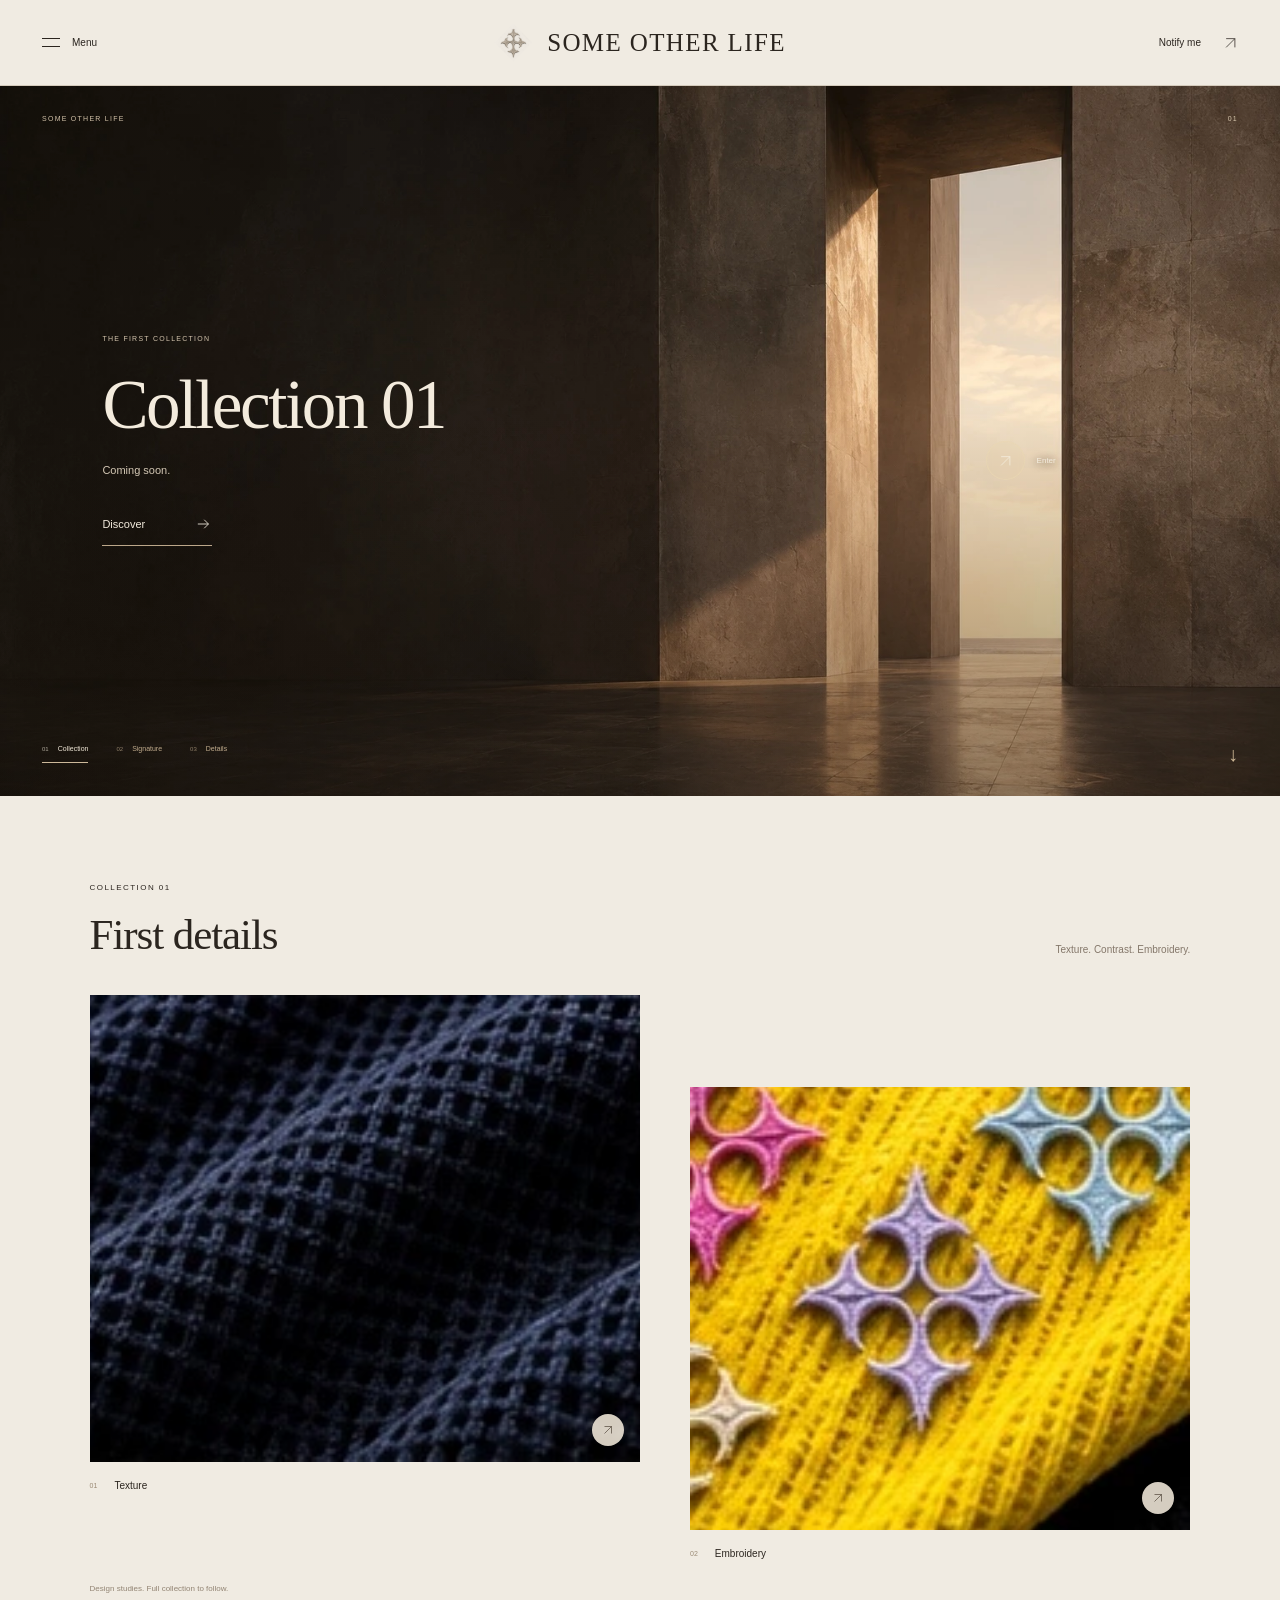
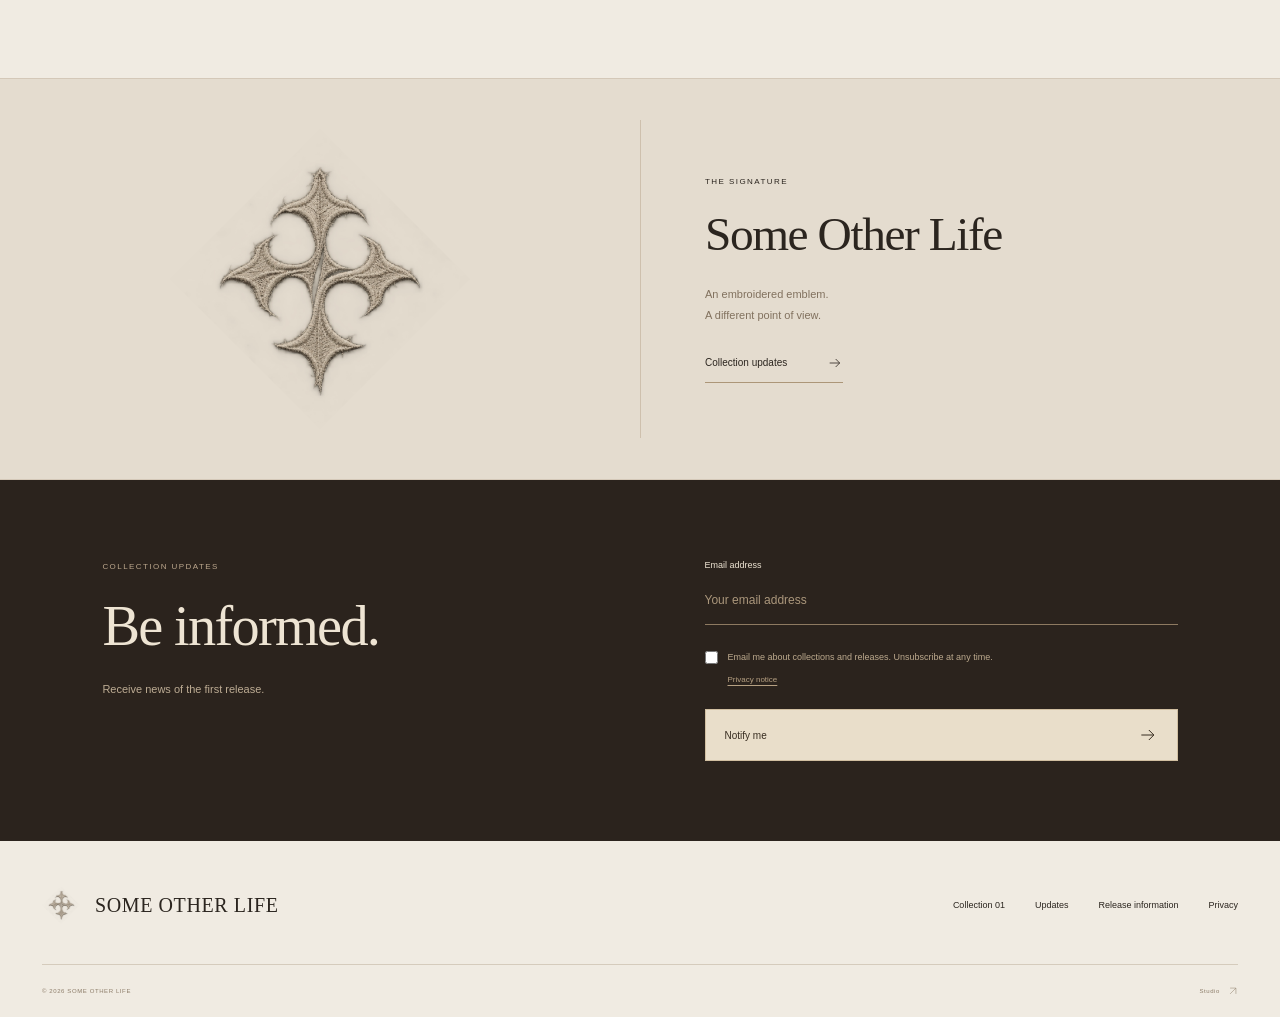
==== privacy-request/index.html @ a3f9a51a "Transfer original SOME OTHER LIFE site with unchanged design and existing signup backend" ====
<!doctype html>
<html lang="en"><head><meta charset="UTF-8"/><meta name="viewport" content="width=device-width,initial-scale=1.0"/><title>SOME OTHER LIFE — Collection 01</title><meta name="description" content="Some Other Life. Collection 01. Discover the first details and receive release updates."/><link rel="canonical" href="https://someotherlife.studio/privacy-request"/><link rel="icon" href="/favicon.png"/><meta property="og:title" content="SOME OTHER LIFE — Collection 01"/><meta property="og:description" content="Collection 01. Coming soon."/><meta property="og:image" content="https://someotherlife.studio/assets/social.jpg"/><meta property="og:type" content="website"/><meta name="twitter:card" content="summary_large_image"/>  <script type="module" crossorigin src="/assets/index-BFsKJtsz.js"></script>
  <link rel="stylesheet" crossorigin href="/assets/index-C6NfHuGp.css">
</head><body class="antialiased"><div id="root"><main class="studio-page"><a href="/">← Some Other Life</a><p class="eyebrow">YOUR DETAILS</p><h1>Leave the release list.</h1><p>Enter the email address you registered with to ask the studio to remove your release-list registration.</p><form class="release-form" style="max-width:450px"><label for="privacy-email" class="field-label">Email address</label><input id="privacy-email" type="email" required="" maxLength="254" autoComplete="email" name="email"/><div class="bot-field" aria-hidden="true"><input tabindex="-1" autoComplete="off" name="website"/></div><button class="button button-dark" type="submit">Request removal</button></form><p><a href="/">Return to the collection</a></p></main></div></body></html>
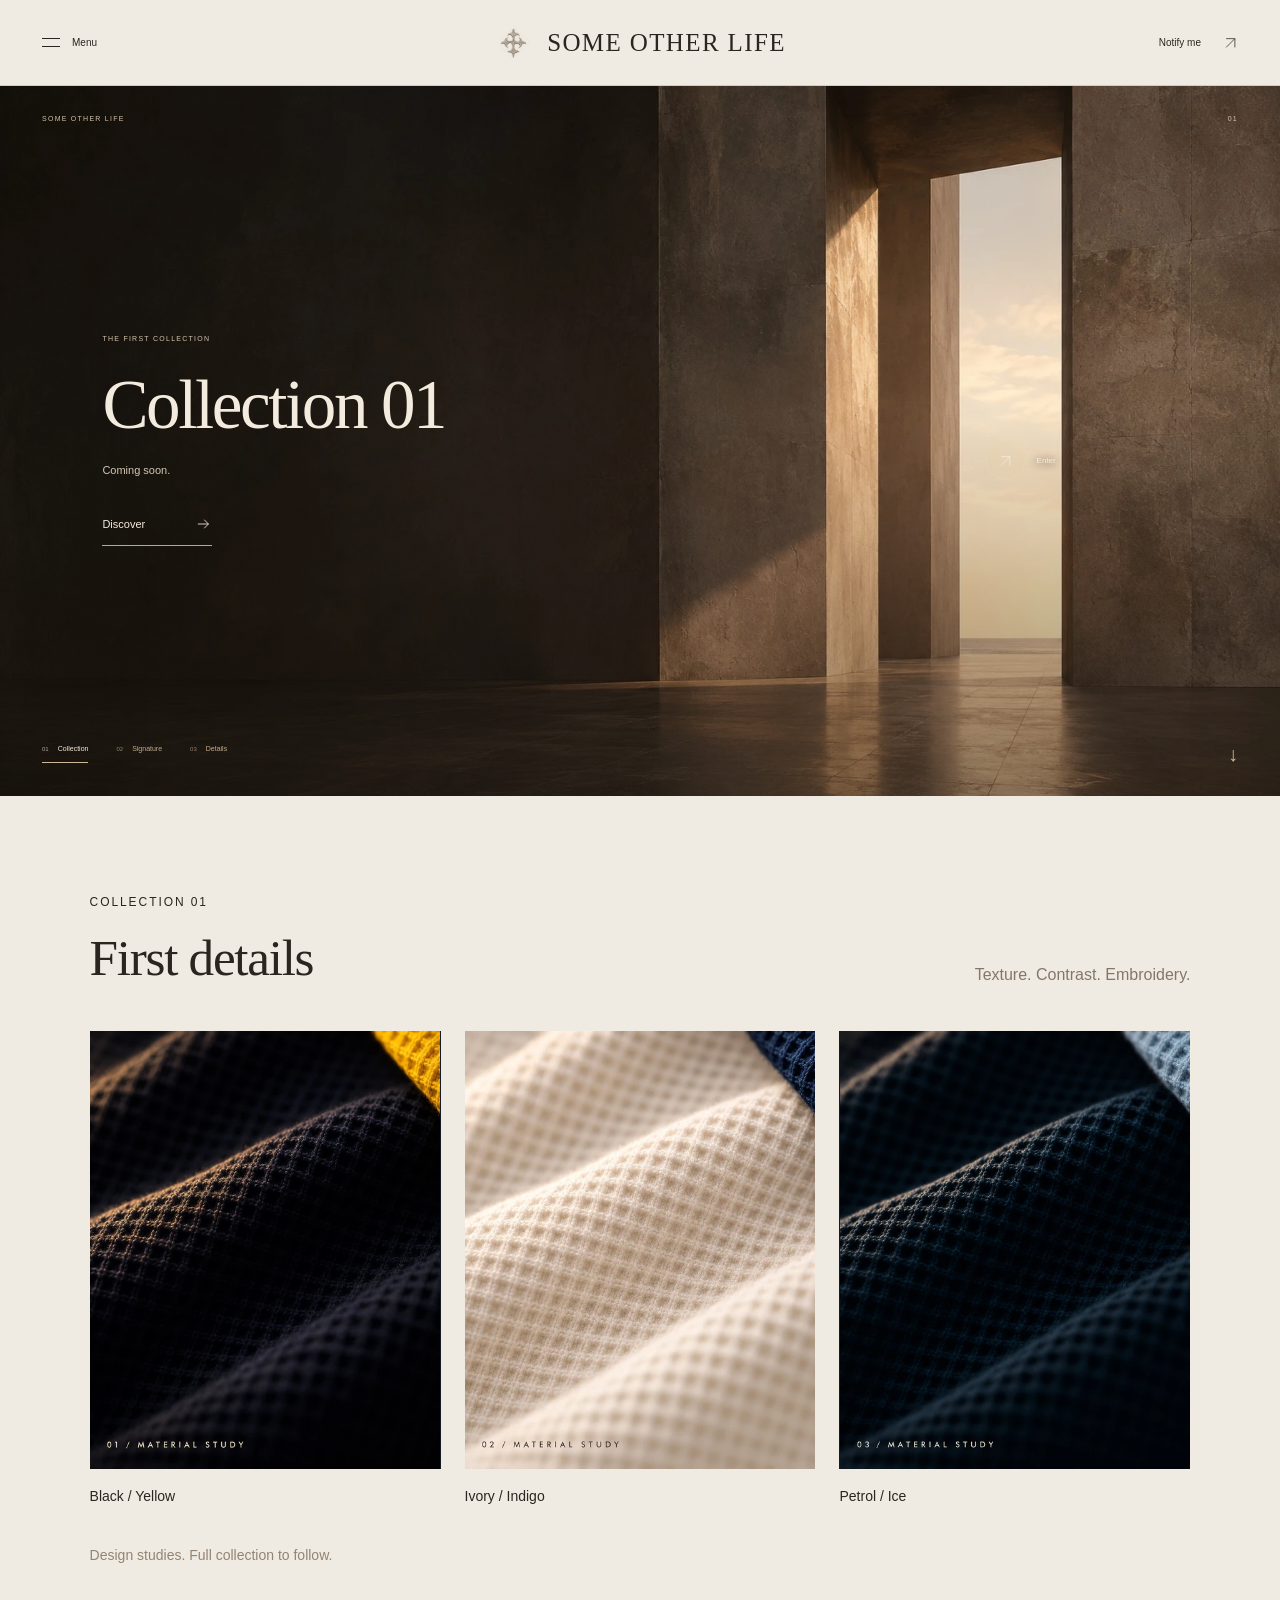
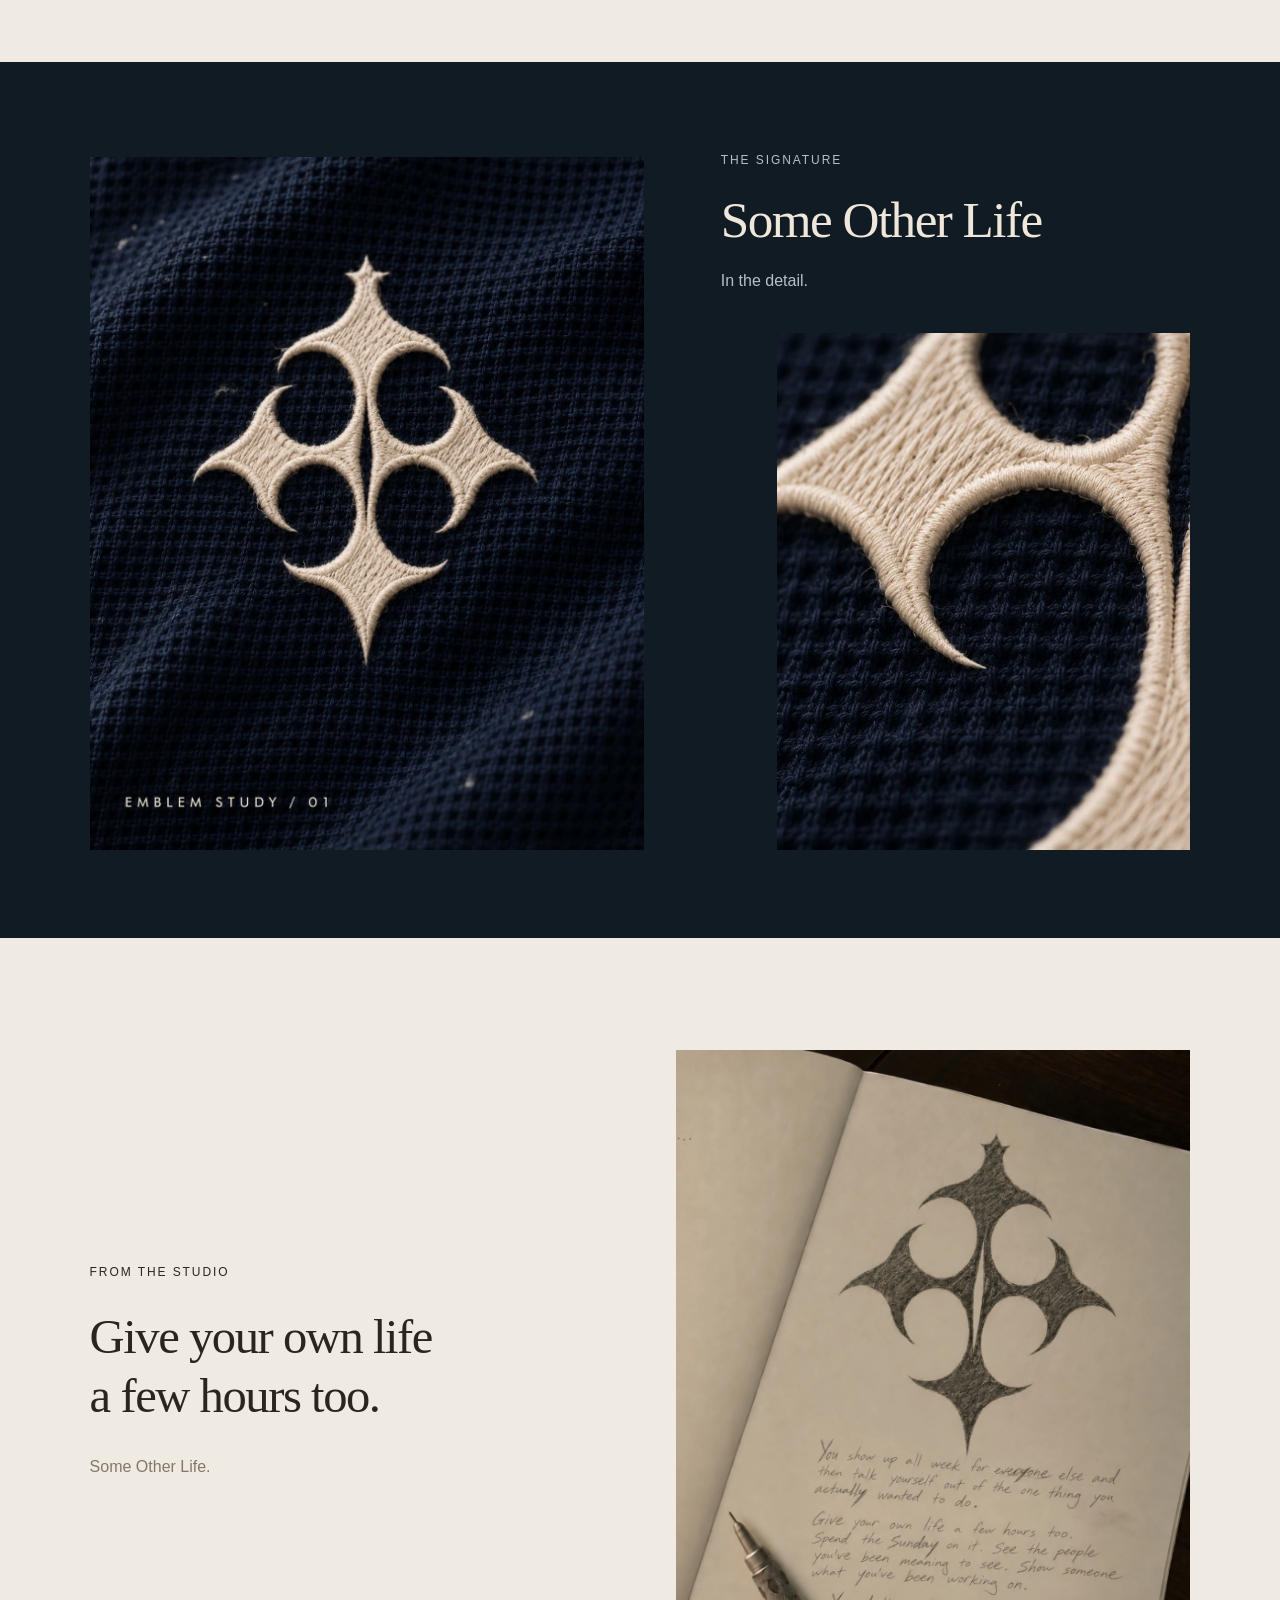
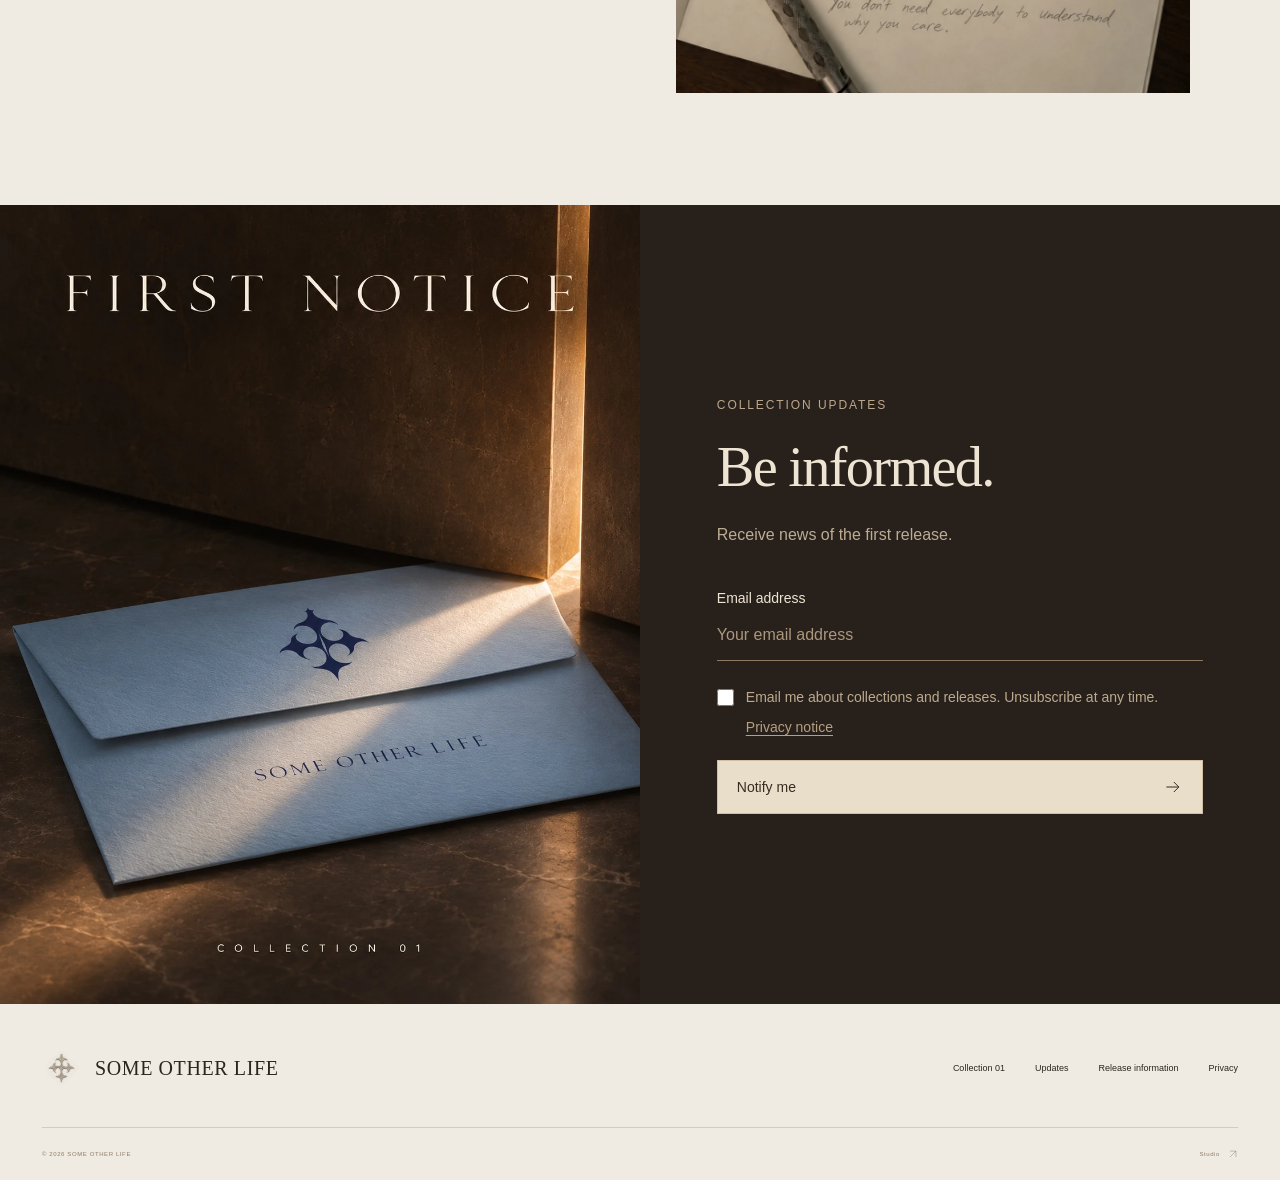
==== commit 077a34bb: "Build Collection 01 editorial with supplied material, emblem and studio images" ====
--- a/privacy-request/index.html
+++ b/privacy-request/index.html
@@ -1,4 +1,4 @@
 <!doctype html>
-<html lang="en"><head><meta charset="UTF-8"/><meta name="viewport" content="width=device-width,initial-scale=1.0"/><title>SOME OTHER LIFE — Collection 01</title><meta name="description" content="Some Other Life. Collection 01. Discover the first details and receive release updates."/><link rel="canonical" href="https://someotherlife.studio/privacy-request"/><link rel="icon" href="/favicon.png"/><meta property="og:title" content="SOME OTHER LIFE — Collection 01"/><meta property="og:description" content="Collection 01. Coming soon."/><meta property="og:image" content="https://someotherlife.studio/assets/social.jpg"/><meta property="og:type" content="website"/><meta name="twitter:card" content="summary_large_image"/>  <script type="module" crossorigin src="/assets/index-BFsKJtsz.js"></script>
-  <link rel="stylesheet" crossorigin href="/assets/index-C6NfHuGp.css">
+<html lang="en"><head><meta charset="UTF-8"/><meta name="viewport" content="width=device-width,initial-scale=1.0"/><title>SOME OTHER LIFE — Collection 01</title><meta name="description" content="Some Other Life. Collection 01. Discover the first details and receive release updates."/><link rel="canonical" href="https://someotherlife.studio/privacy-request"/><link rel="icon" href="/favicon.png"/><meta property="og:title" content="SOME OTHER LIFE — Collection 01"/><meta property="og:description" content="Collection 01. Coming soon."/><meta property="og:image" content="https://someotherlife.studio/assets/social.jpg"/><meta property="og:type" content="website"/><meta name="twitter:card" content="summary_large_image"/>  <script type="module" crossorigin src="/assets/index-BD-KLmIc.js"></script>
+  <link rel="stylesheet" crossorigin href="/assets/index-C-adaujY.css">
 </head><body class="antialiased"><div id="root"><main class="studio-page"><a href="/">← Some Other Life</a><p class="eyebrow">YOUR DETAILS</p><h1>Leave the release list.</h1><p>Enter the email address you registered with to ask the studio to remove your release-list registration.</p><form class="release-form" style="max-width:450px"><label for="privacy-email" class="field-label">Email address</label><input id="privacy-email" type="email" required="" maxLength="254" autoComplete="email" name="email"/><div class="bot-field" aria-hidden="true"><input tabindex="-1" autoComplete="off" name="website"/></div><button class="button button-dark" type="submit">Request removal</button></form><p><a href="/">Return to the collection</a></p></main></div></body></html>
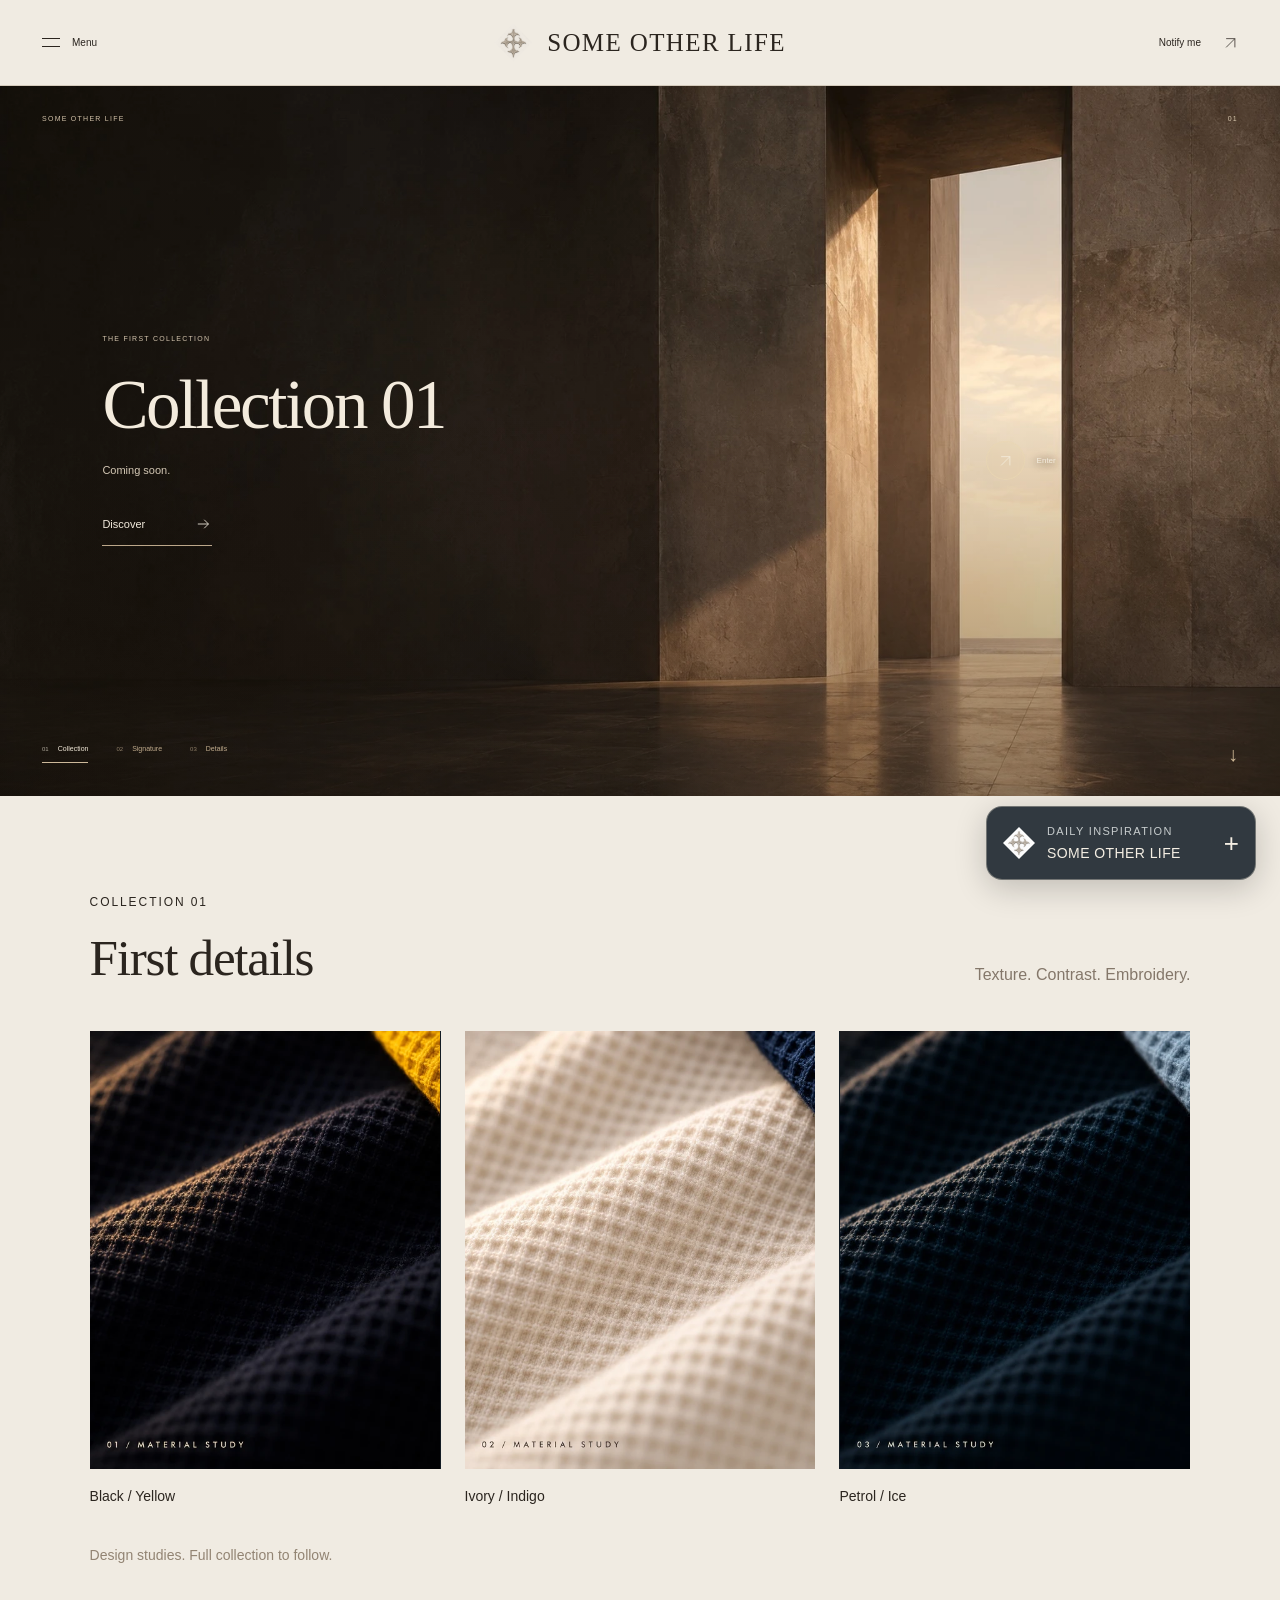
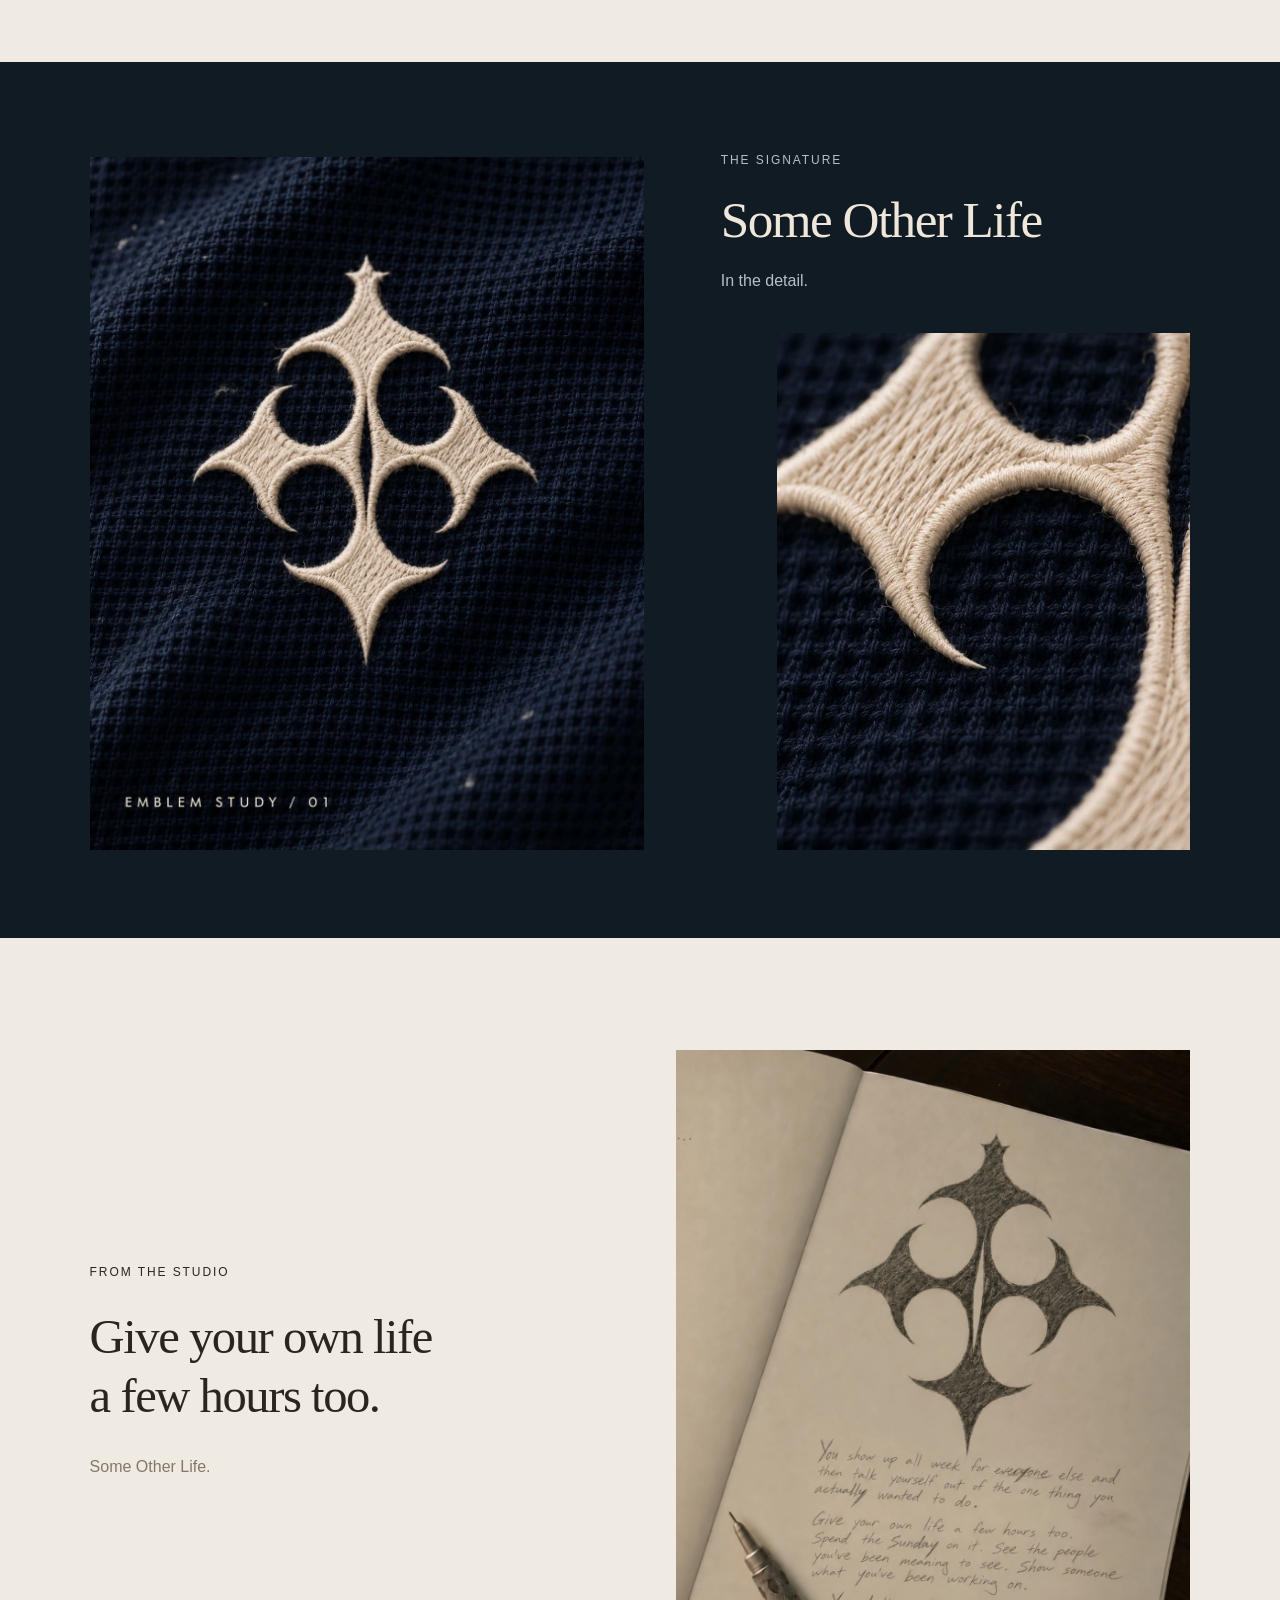
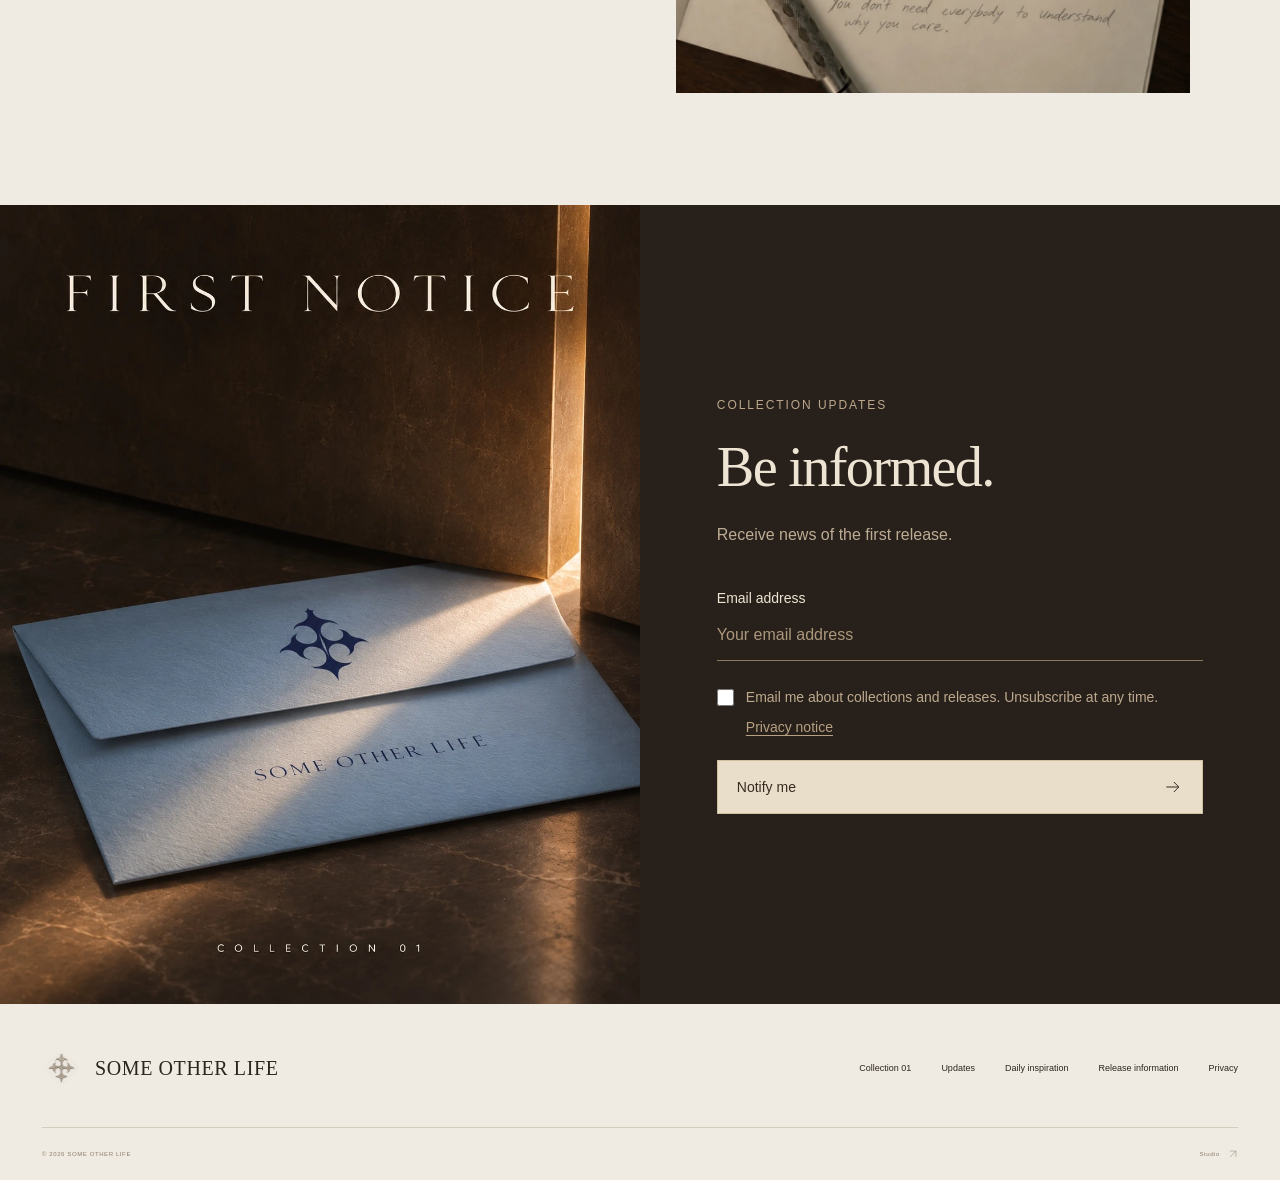
==== commit 871462a7: "Add daily inspiration bubble with Queensland midnight rotation" ====
--- a/privacy-request/index.html
+++ b/privacy-request/index.html
@@ -1,4 +1,4 @@
 <!doctype html>
-<html lang="en"><head><meta charset="UTF-8"/><meta name="viewport" content="width=device-width,initial-scale=1.0"/><title>SOME OTHER LIFE — Collection 01</title><meta name="description" content="Some Other Life. Collection 01. Discover the first details and receive release updates."/><link rel="canonical" href="https://someotherlife.studio/privacy-request"/><link rel="icon" href="/favicon.png"/><meta property="og:title" content="SOME OTHER LIFE — Collection 01"/><meta property="og:description" content="Collection 01. Coming soon."/><meta property="og:image" content="https://someotherlife.studio/assets/social.jpg"/><meta property="og:type" content="website"/><meta name="twitter:card" content="summary_large_image"/>  <script type="module" crossorigin src="/assets/index-BD-KLmIc.js"></script>
-  <link rel="stylesheet" crossorigin href="/assets/index-C-adaujY.css">
+<html lang="en"><head><meta charset="UTF-8"/><meta name="viewport" content="width=device-width,initial-scale=1.0"/><title>SOME OTHER LIFE — Collection 01</title><meta name="description" content="Some Other Life. Collection 01. Discover the first details and receive release updates."/><link rel="canonical" href="https://someotherlife.studio/privacy-request"/><link rel="icon" href="/favicon.png"/><meta property="og:title" content="SOME OTHER LIFE — Collection 01"/><meta property="og:description" content="Collection 01. Coming soon."/><meta property="og:image" content="https://someotherlife.studio/assets/social.jpg"/><meta property="og:type" content="website"/><meta name="twitter:card" content="summary_large_image"/>  <script type="module" crossorigin src="/assets/index-fAC6rTA0.js"></script>
+  <link rel="stylesheet" crossorigin href="/assets/index-BN_wIaQn.css">
 </head><body class="antialiased"><div id="root"><main class="studio-page"><a href="/">← Some Other Life</a><p class="eyebrow">YOUR DETAILS</p><h1>Leave the release list.</h1><p>Enter the email address you registered with to ask the studio to remove your release-list registration.</p><form class="release-form" style="max-width:450px"><label for="privacy-email" class="field-label">Email address</label><input id="privacy-email" type="email" required="" maxLength="254" autoComplete="email" name="email"/><div class="bot-field" aria-hidden="true"><input tabindex="-1" autoComplete="off" name="website"/></div><button class="button button-dark" type="submit">Request removal</button></form><p><a href="/">Return to the collection</a></p></main></div></body></html>
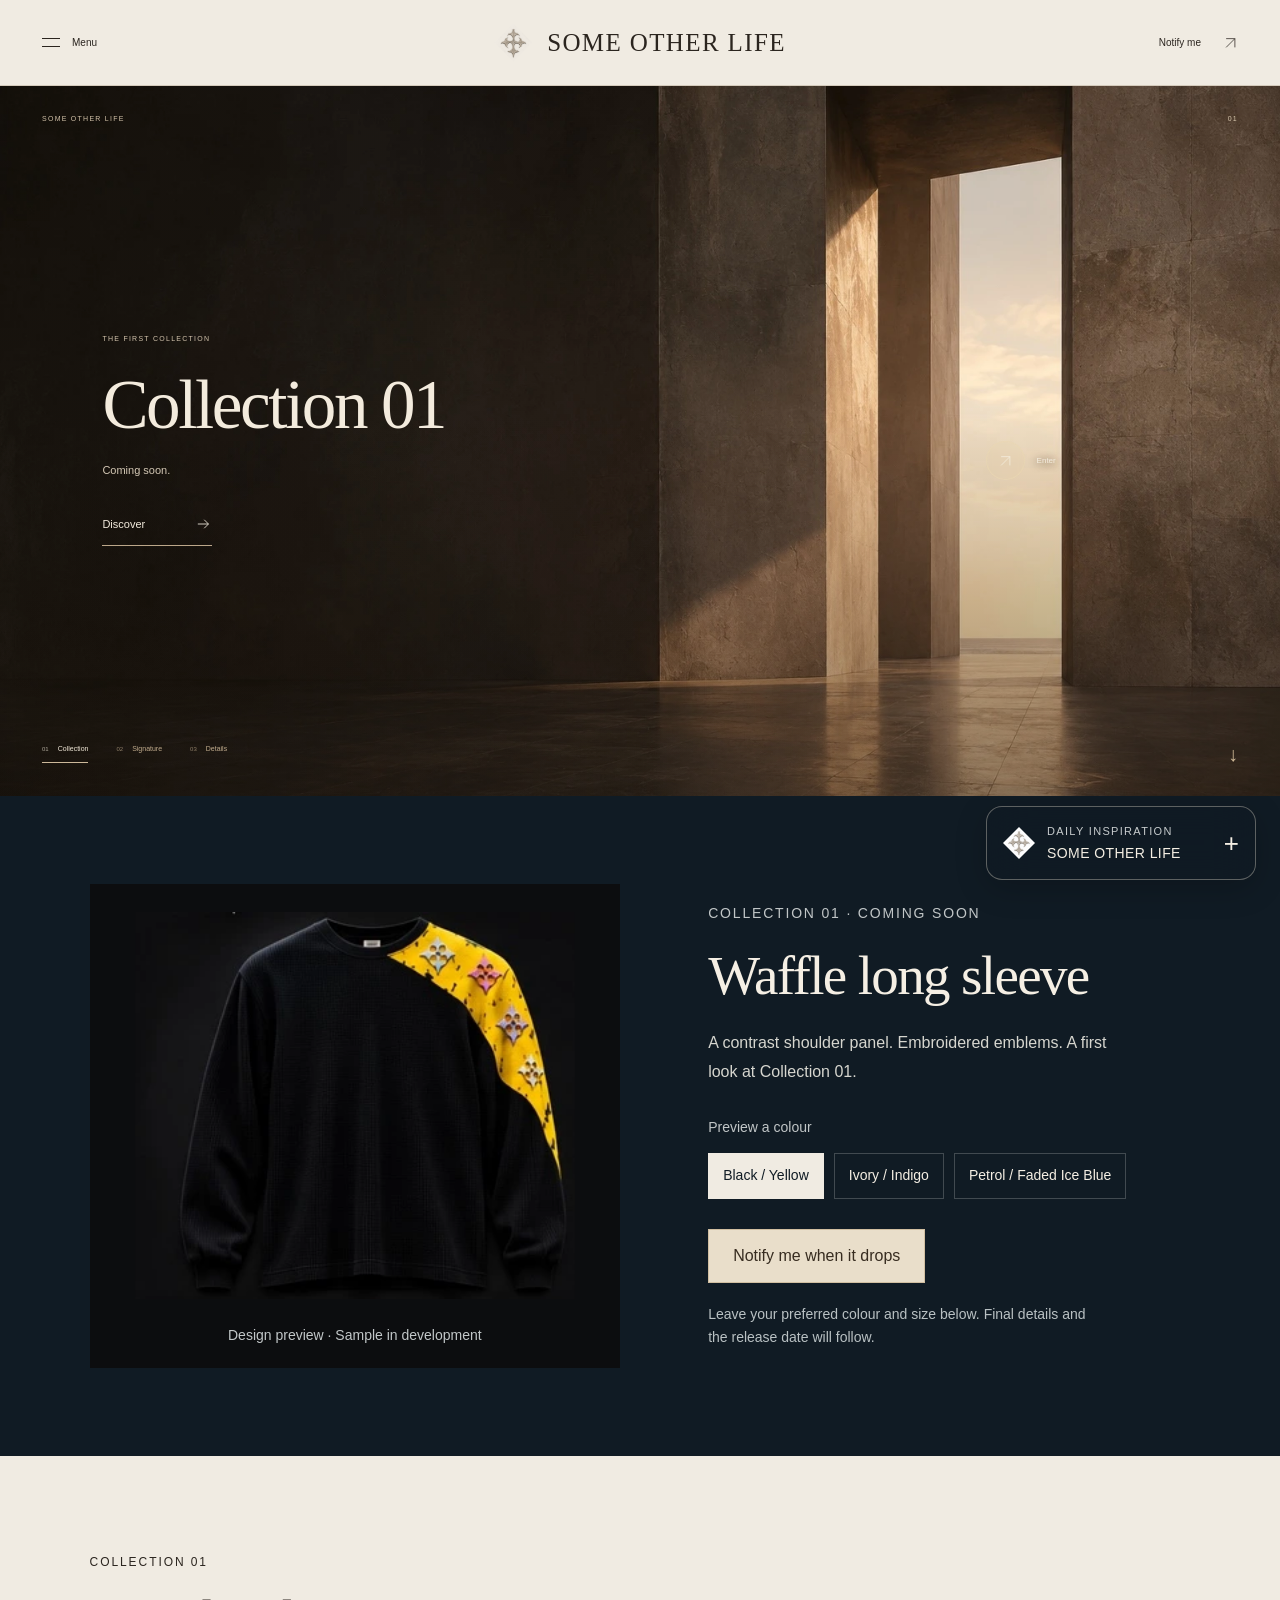
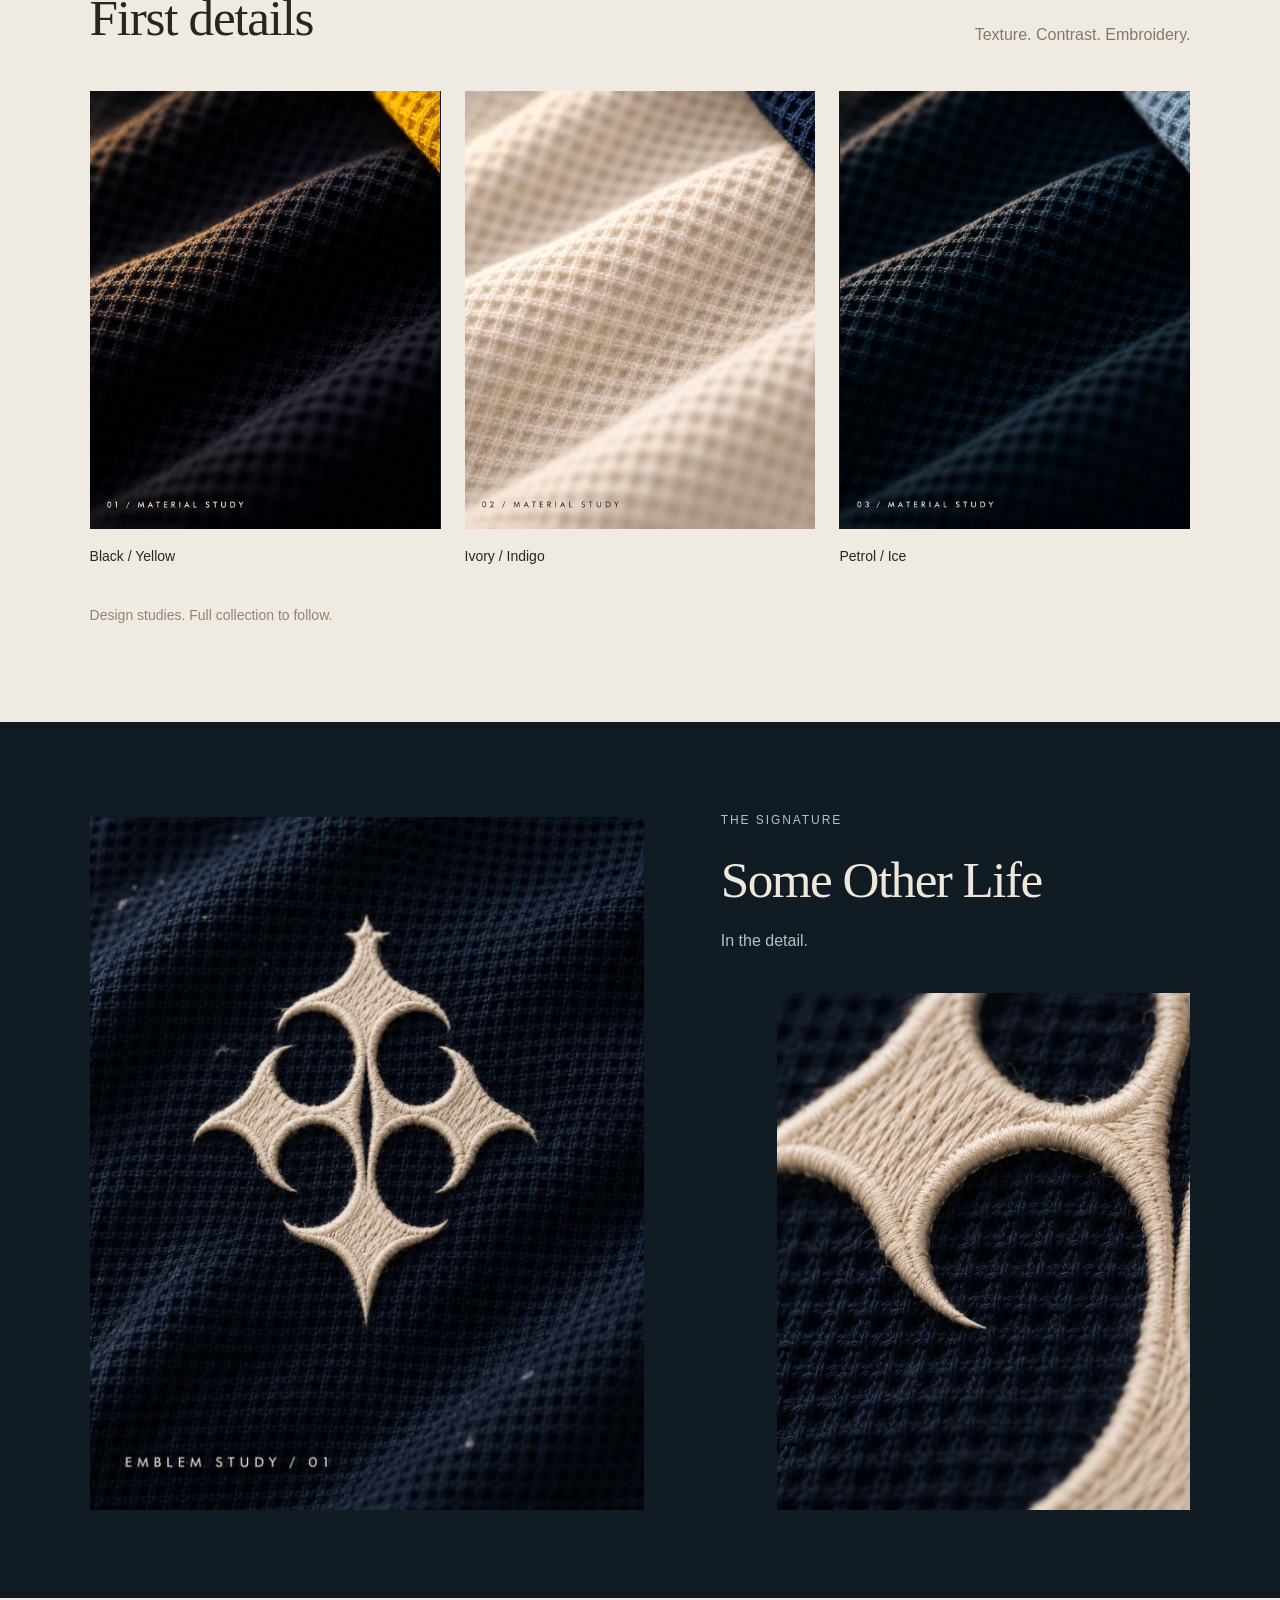
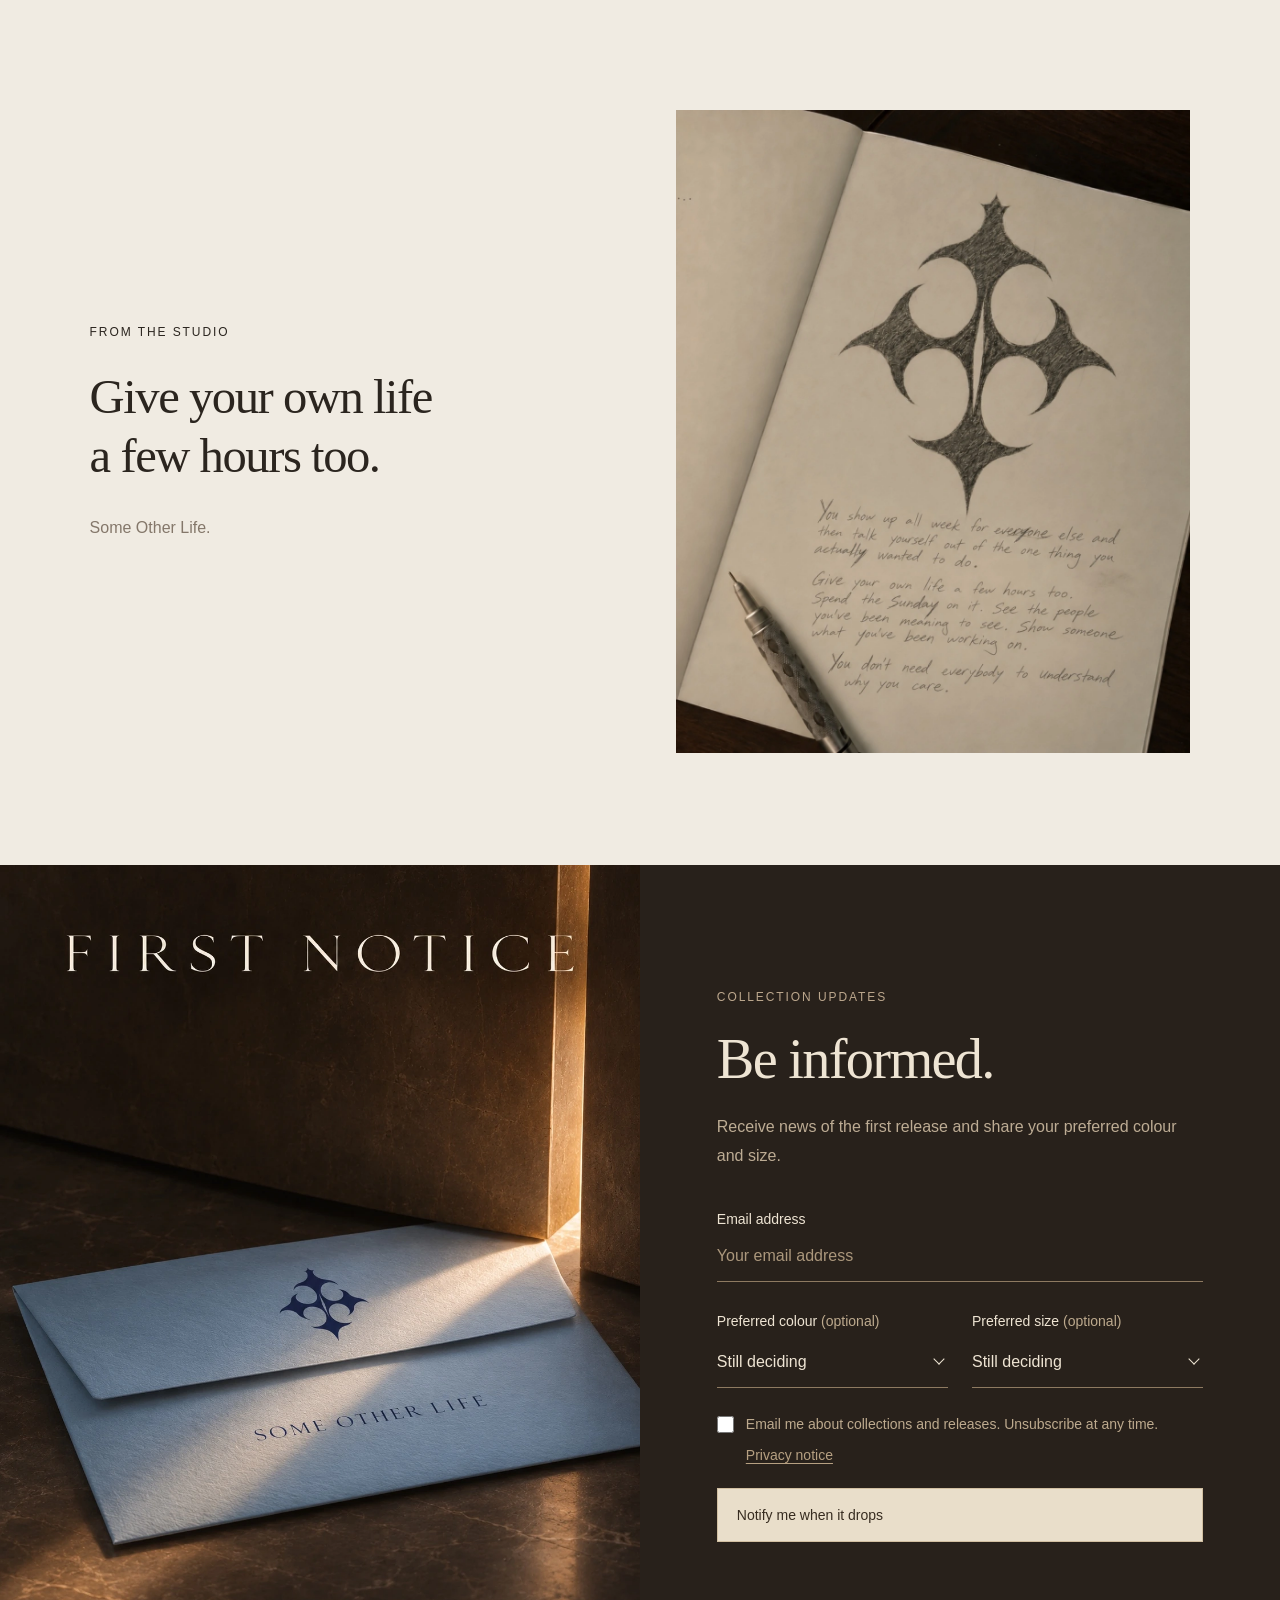
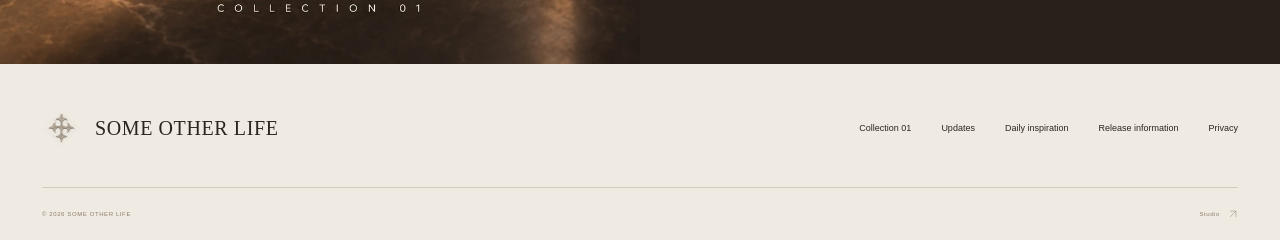
==== commit cfeedc05: "Preview Collection 01 shirts and collect colour and size preferences" ====
--- a/privacy-request/index.html
+++ b/privacy-request/index.html
@@ -1,4 +1,4 @@
 <!doctype html>
-<html lang="en"><head><meta charset="UTF-8"/><meta name="viewport" content="width=device-width,initial-scale=1.0"/><title>SOME OTHER LIFE — Collection 01</title><meta name="description" content="Some Other Life. Collection 01. Discover the first details and receive release updates."/><link rel="canonical" href="https://someotherlife.studio/privacy-request"/><link rel="icon" href="/favicon.png"/><meta property="og:title" content="SOME OTHER LIFE — Collection 01"/><meta property="og:description" content="Collection 01. Coming soon."/><meta property="og:image" content="https://someotherlife.studio/assets/social.jpg"/><meta property="og:type" content="website"/><meta name="twitter:card" content="summary_large_image"/>  <script type="module" crossorigin src="/assets/index-fAC6rTA0.js"></script>
-  <link rel="stylesheet" crossorigin href="/assets/index-BN_wIaQn.css">
+<html lang="en"><head><meta charset="UTF-8"/><meta name="viewport" content="width=device-width,initial-scale=1.0"/><title>SOME OTHER LIFE — Collection 01</title><meta name="description" content="Some Other Life. Collection 01. Discover the first details and receive release updates."/><link rel="canonical" href="https://someotherlife.studio/privacy-request"/><link rel="icon" href="/favicon.png"/><meta property="og:title" content="SOME OTHER LIFE — Collection 01"/><meta property="og:description" content="Collection 01. Coming soon."/><meta property="og:image" content="https://someotherlife.studio/assets/social.jpg"/><meta property="og:type" content="website"/><meta name="twitter:card" content="summary_large_image"/>  <script type="module" crossorigin src="/assets/index-iYUOklMi.js"></script>
+  <link rel="stylesheet" crossorigin href="/assets/index-BgvPL5pN.css">
 </head><body class="antialiased"><div id="root"><main class="studio-page"><a href="/">← Some Other Life</a><p class="eyebrow">YOUR DETAILS</p><h1>Leave the release list.</h1><p>Enter the email address you registered with to ask the studio to remove your release-list registration.</p><form class="release-form" style="max-width:450px"><label for="privacy-email" class="field-label">Email address</label><input id="privacy-email" type="email" required="" maxLength="254" autoComplete="email" name="email"/><div class="bot-field" aria-hidden="true"><input tabindex="-1" autoComplete="off" name="website"/></div><button class="button button-dark" type="submit">Request removal</button></form><p><a href="/">Return to the collection</a></p></main></div></body></html>
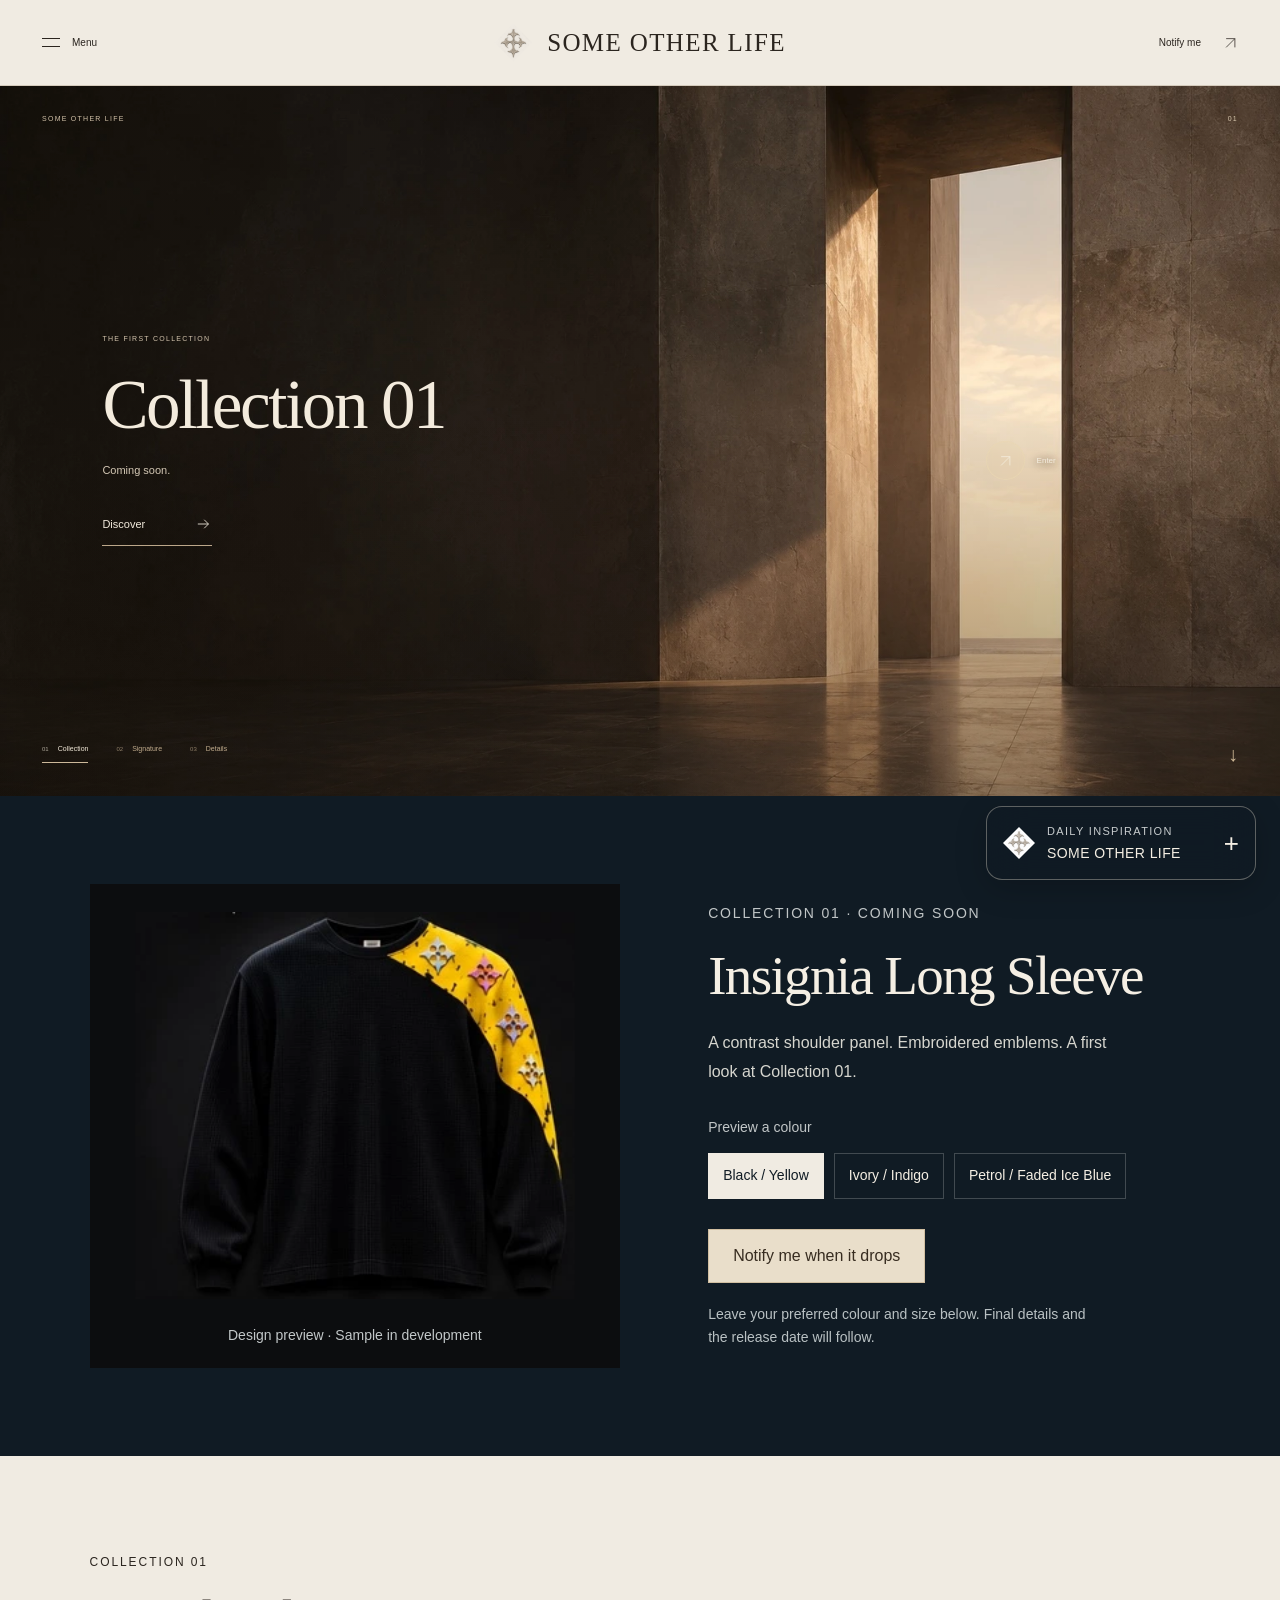
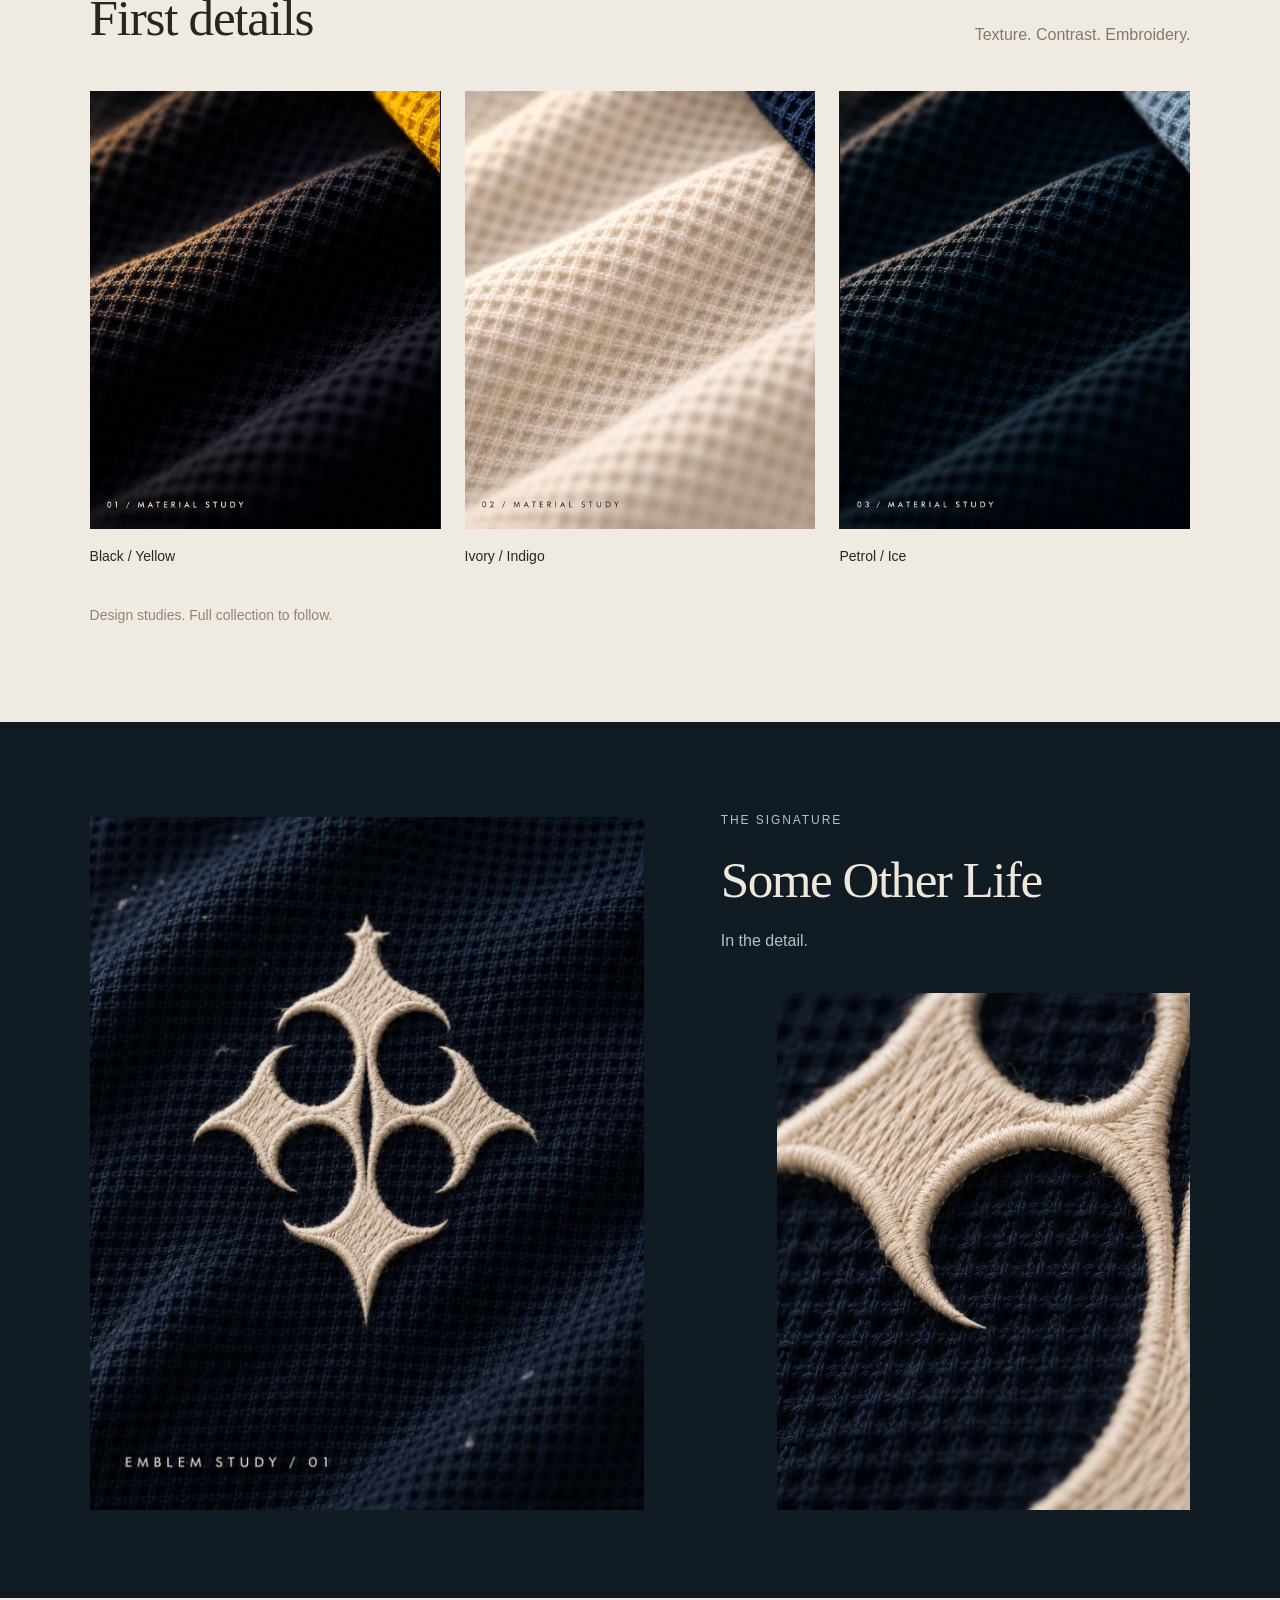
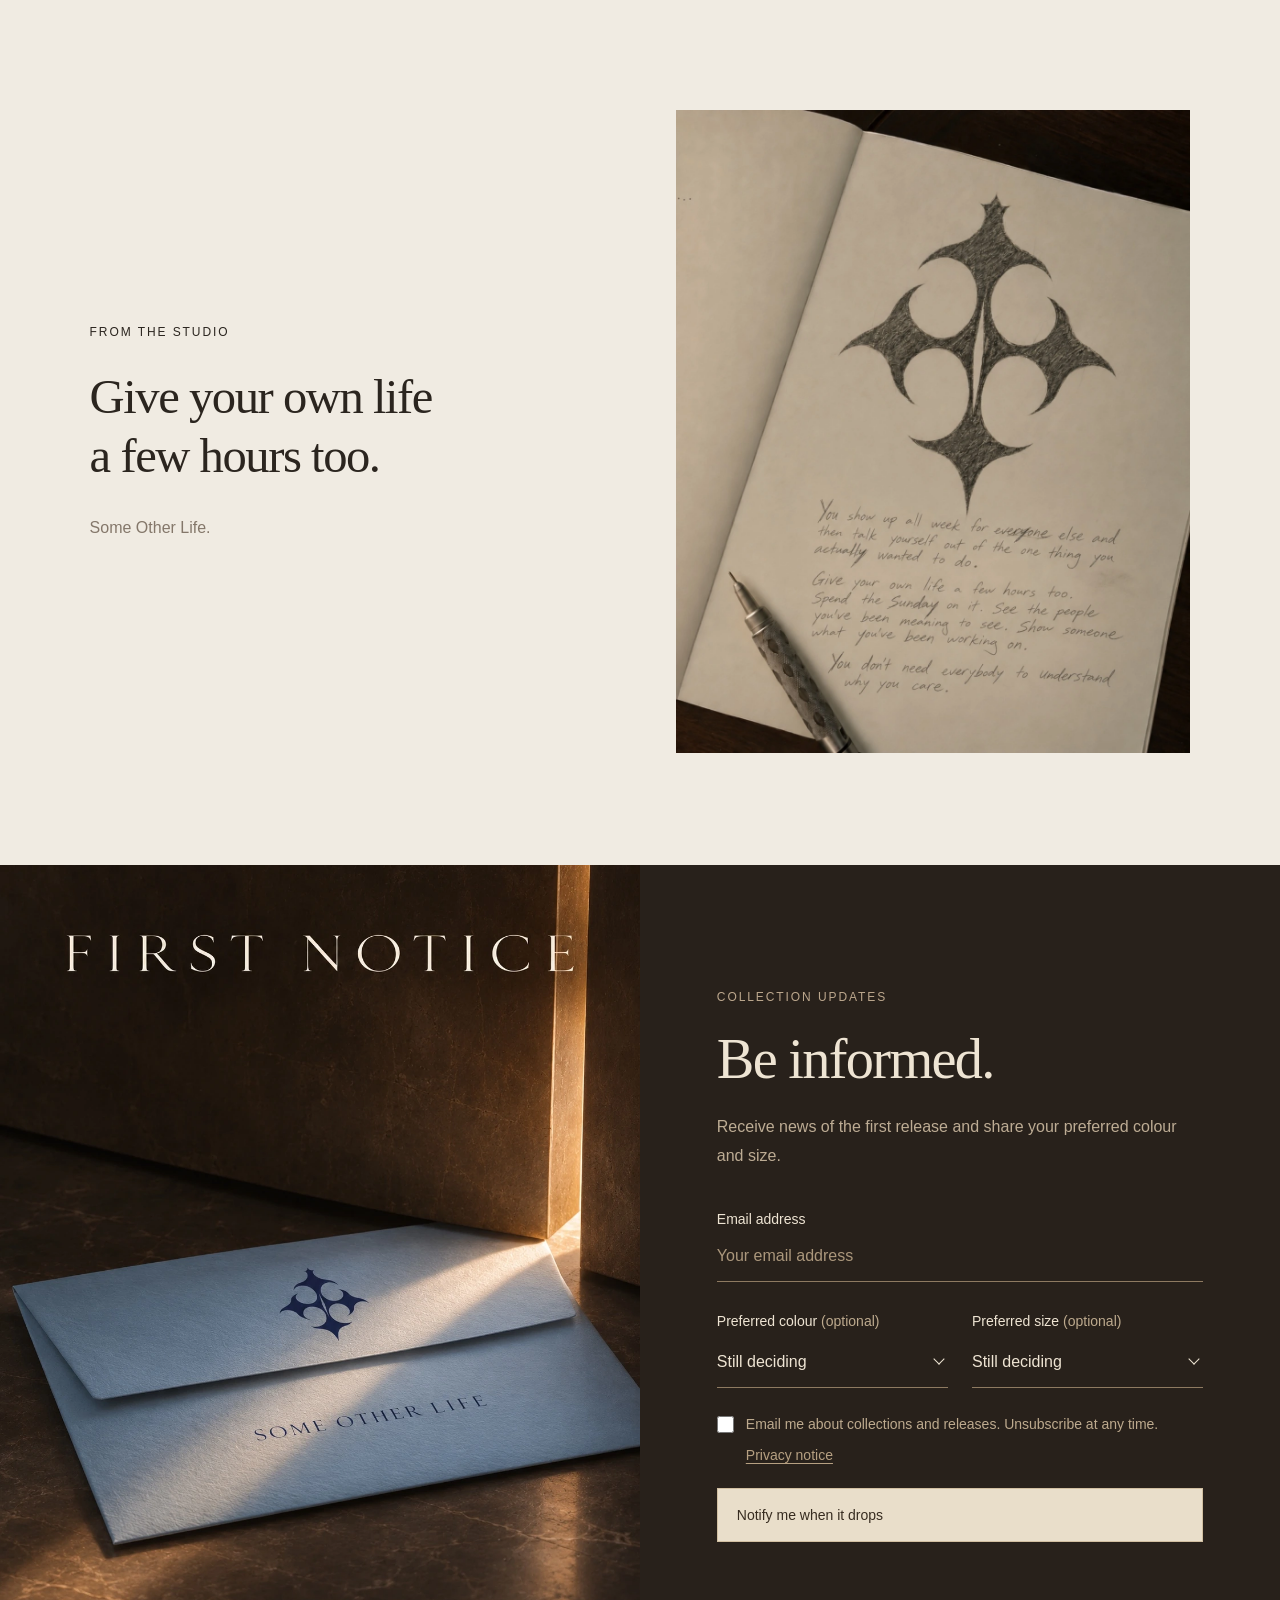
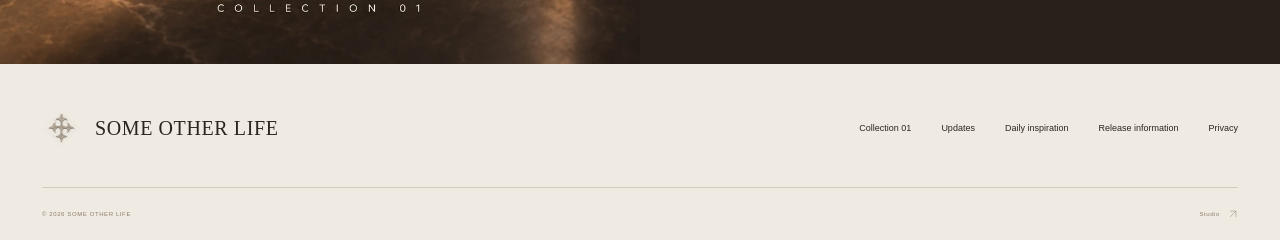
==== commit 0e6ae4fe: "Name Collection 01 preview Insignia Long Sleeve" ====
--- a/privacy-request/index.html
+++ b/privacy-request/index.html
@@ -1,4 +1,4 @@
 <!doctype html>
-<html lang="en"><head><meta charset="UTF-8"/><meta name="viewport" content="width=device-width,initial-scale=1.0"/><title>SOME OTHER LIFE — Collection 01</title><meta name="description" content="Some Other Life. Collection 01. Discover the first details and receive release updates."/><link rel="canonical" href="https://someotherlife.studio/privacy-request"/><link rel="icon" href="/favicon.png"/><meta property="og:title" content="SOME OTHER LIFE — Collection 01"/><meta property="og:description" content="Collection 01. Coming soon."/><meta property="og:image" content="https://someotherlife.studio/assets/social.jpg"/><meta property="og:type" content="website"/><meta name="twitter:card" content="summary_large_image"/>  <script type="module" crossorigin src="/assets/index-iYUOklMi.js"></script>
+<html lang="en"><head><meta charset="UTF-8"/><meta name="viewport" content="width=device-width,initial-scale=1.0"/><title>SOME OTHER LIFE — Collection 01</title><meta name="description" content="Some Other Life. Collection 01. Discover the first details and receive release updates."/><link rel="canonical" href="https://someotherlife.studio/privacy-request"/><link rel="icon" href="/favicon.png"/><meta property="og:title" content="SOME OTHER LIFE — Collection 01"/><meta property="og:description" content="Collection 01. Coming soon."/><meta property="og:image" content="https://someotherlife.studio/assets/social.jpg"/><meta property="og:type" content="website"/><meta name="twitter:card" content="summary_large_image"/>  <script type="module" crossorigin src="/assets/index-oWBgOJXo.js"></script>
   <link rel="stylesheet" crossorigin href="/assets/index-BgvPL5pN.css">
 </head><body class="antialiased"><div id="root"><main class="studio-page"><a href="/">← Some Other Life</a><p class="eyebrow">YOUR DETAILS</p><h1>Leave the release list.</h1><p>Enter the email address you registered with to ask the studio to remove your release-list registration.</p><form class="release-form" style="max-width:450px"><label for="privacy-email" class="field-label">Email address</label><input id="privacy-email" type="email" required="" maxLength="254" autoComplete="email" name="email"/><div class="bot-field" aria-hidden="true"><input tabindex="-1" autoComplete="off" name="website"/></div><button class="button button-dark" type="submit">Request removal</button></form><p><a href="/">Return to the collection</a></p></main></div></body></html>
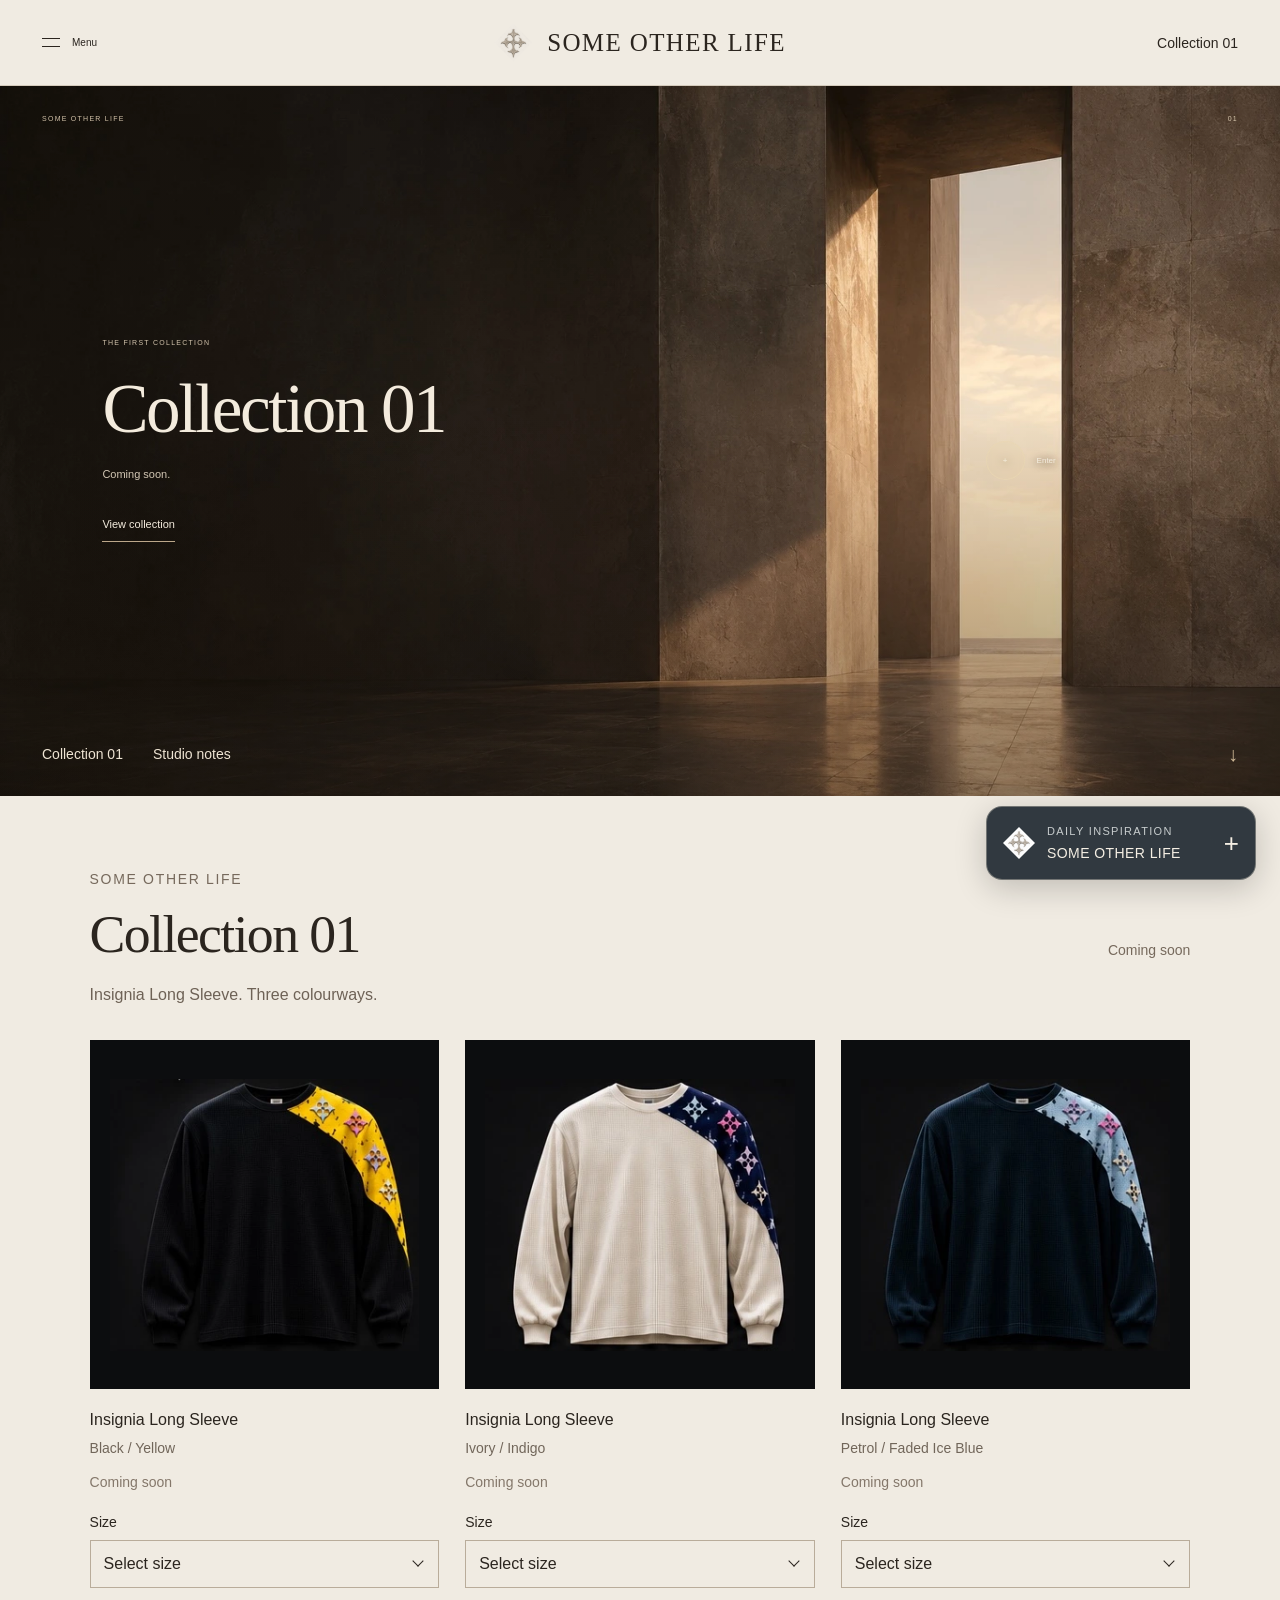
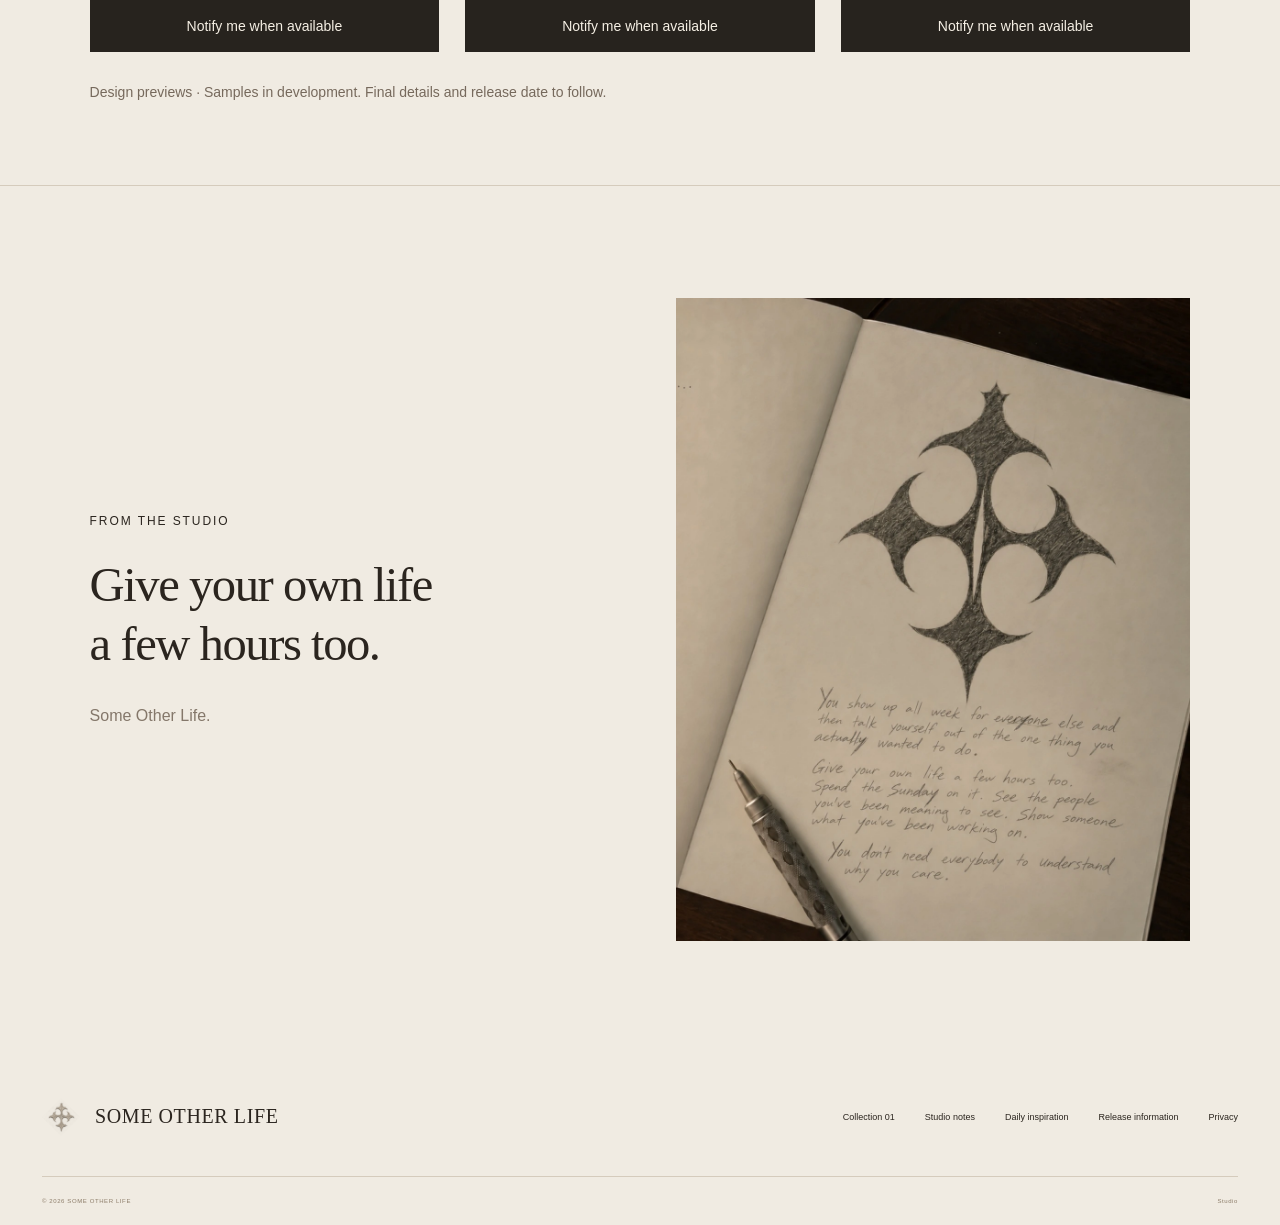
==== commit a73e6cfb: "Make Collection 01 a square product grid with colour and size availability signups" ====
--- a/privacy-request/index.html
+++ b/privacy-request/index.html
@@ -1,4 +1,4 @@
 <!doctype html>
-<html lang="en"><head><meta charset="UTF-8"/><meta name="viewport" content="width=device-width,initial-scale=1.0"/><title>SOME OTHER LIFE — Collection 01</title><meta name="description" content="Some Other Life. Collection 01. Discover the first details and receive release updates."/><link rel="canonical" href="https://someotherlife.studio/privacy-request"/><link rel="icon" href="/favicon.png"/><meta property="og:title" content="SOME OTHER LIFE — Collection 01"/><meta property="og:description" content="Collection 01. Coming soon."/><meta property="og:image" content="https://someotherlife.studio/assets/social.jpg"/><meta property="og:type" content="website"/><meta name="twitter:card" content="summary_large_image"/>  <script type="module" crossorigin src="/assets/index-oWBgOJXo.js"></script>
-  <link rel="stylesheet" crossorigin href="/assets/index-BgvPL5pN.css">
+<html lang="en"><head><meta charset="UTF-8"/><meta name="viewport" content="width=device-width,initial-scale=1.0"/><title>SOME OTHER LIFE — Collection 01</title><meta name="description" content="Some Other Life. Collection 01. Discover the first details and receive release updates."/><link rel="canonical" href="https://someotherlife.studio/privacy-request"/><link rel="icon" href="/favicon.png"/><meta property="og:title" content="SOME OTHER LIFE — Collection 01"/><meta property="og:description" content="Collection 01. Coming soon."/><meta property="og:image" content="https://someotherlife.studio/assets/social.jpg"/><meta property="og:type" content="website"/><meta name="twitter:card" content="summary_large_image"/>  <script type="module" crossorigin src="/assets/index-BLVqmL1F.js"></script>
+  <link rel="stylesheet" crossorigin href="/assets/index-Q1qtYS-H.css">
 </head><body class="antialiased"><div id="root"><main class="studio-page"><a href="/">← Some Other Life</a><p class="eyebrow">YOUR DETAILS</p><h1>Leave the release list.</h1><p>Enter the email address you registered with to ask the studio to remove your release-list registration.</p><form class="release-form" style="max-width:450px"><label for="privacy-email" class="field-label">Email address</label><input id="privacy-email" type="email" required="" maxLength="254" autoComplete="email" name="email"/><div class="bot-field" aria-hidden="true"><input tabindex="-1" autoComplete="off" name="website"/></div><button class="button button-dark" type="submit">Request removal</button></form><p><a href="/">Return to the collection</a></p></main></div></body></html>
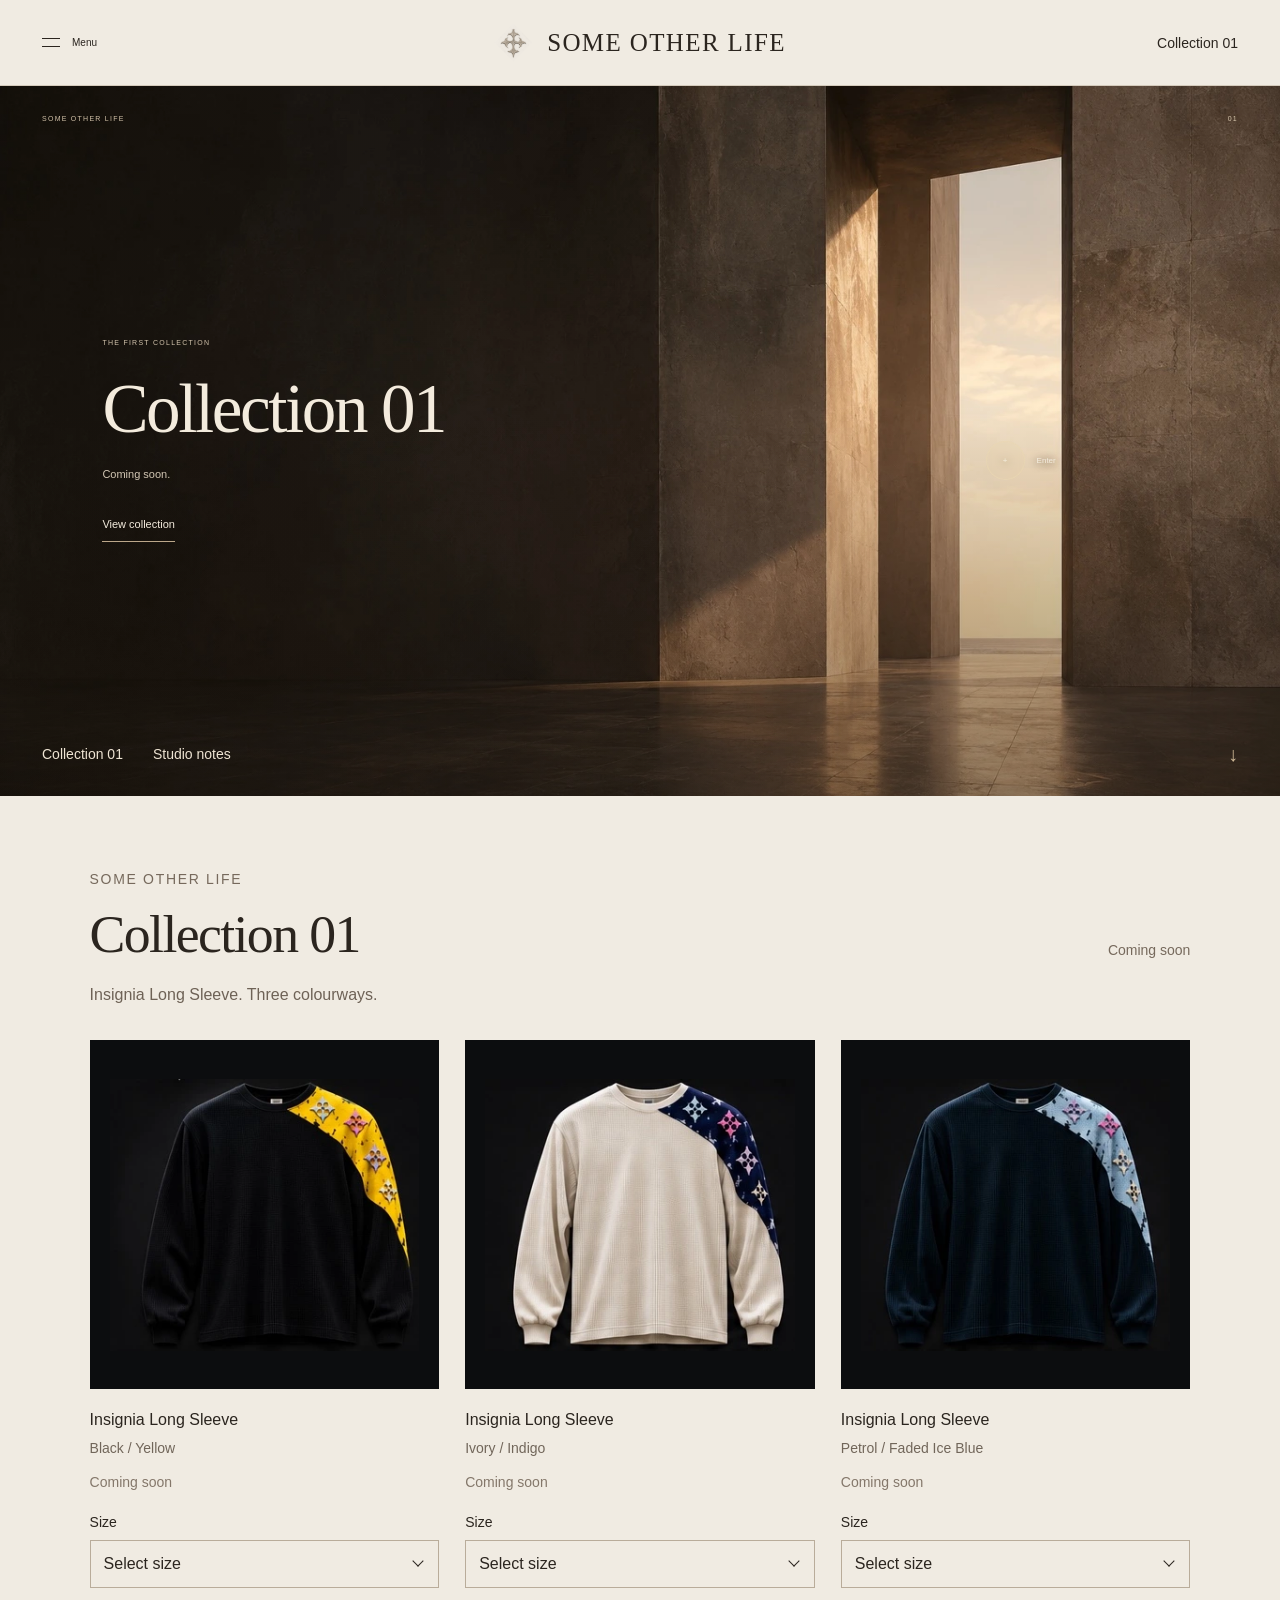
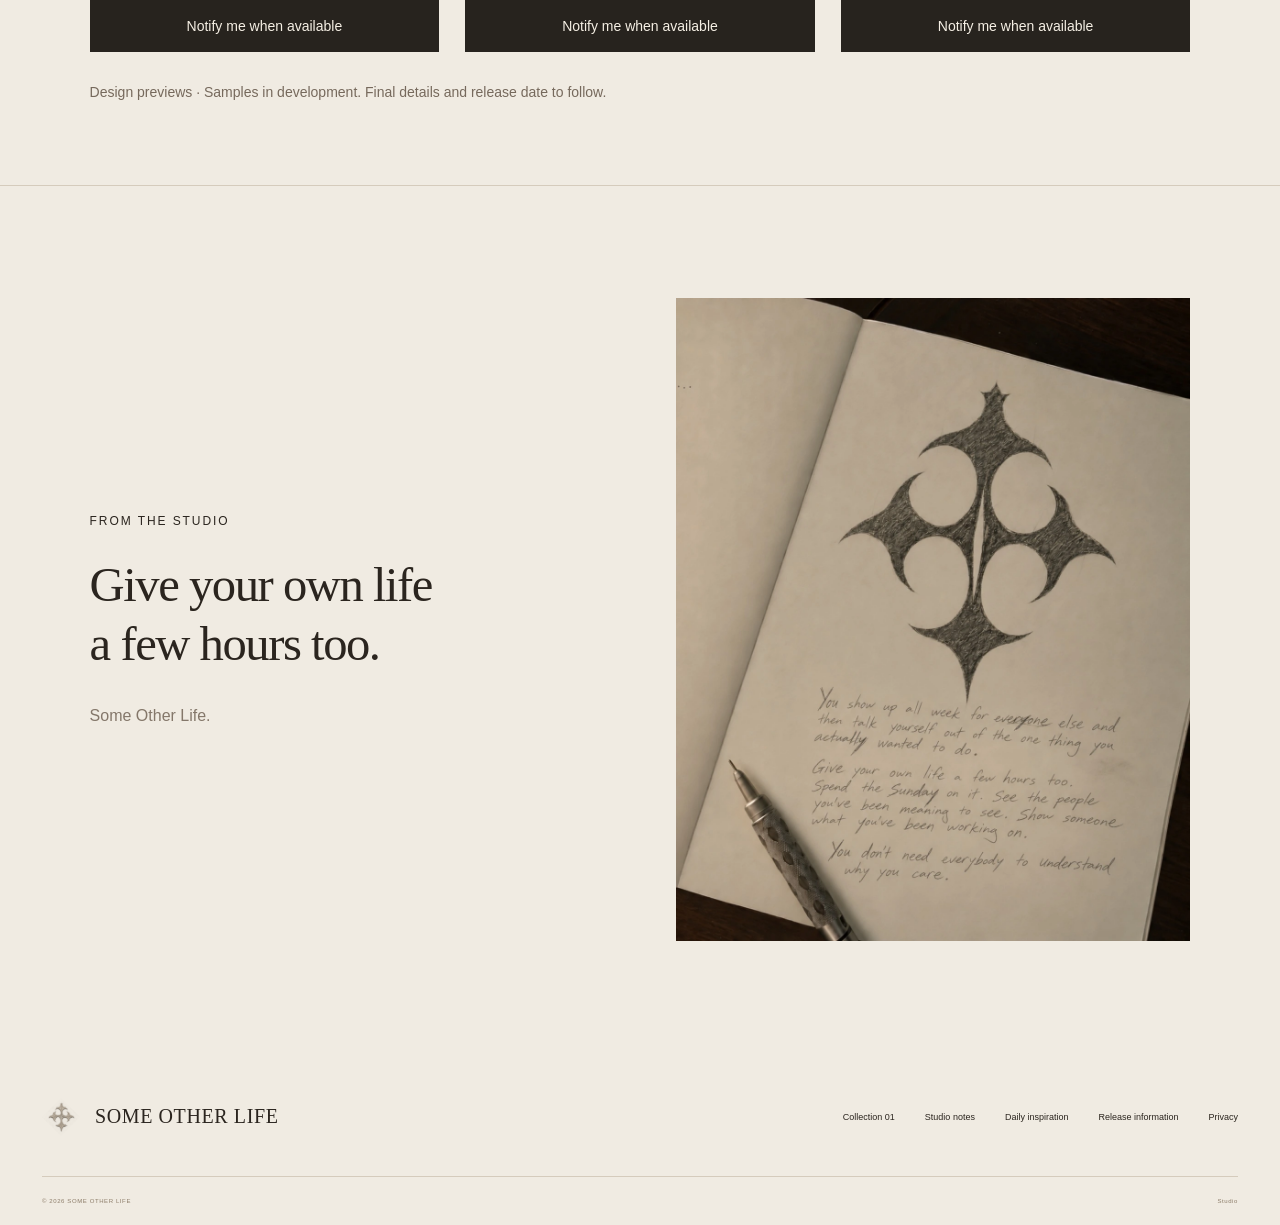
==== commit 665a27e4: "Keep the daily quote clear of collection products and signup controls" ====
--- a/privacy-request/index.html
+++ b/privacy-request/index.html
@@ -1,4 +1,4 @@
 <!doctype html>
-<html lang="en"><head><meta charset="UTF-8"/><meta name="viewport" content="width=device-width,initial-scale=1.0"/><title>SOME OTHER LIFE — Collection 01</title><meta name="description" content="Some Other Life. Collection 01. Discover the first details and receive release updates."/><link rel="canonical" href="https://someotherlife.studio/privacy-request"/><link rel="icon" href="/favicon.png"/><meta property="og:title" content="SOME OTHER LIFE — Collection 01"/><meta property="og:description" content="Collection 01. Coming soon."/><meta property="og:image" content="https://someotherlife.studio/assets/social.jpg"/><meta property="og:type" content="website"/><meta name="twitter:card" content="summary_large_image"/>  <script type="module" crossorigin src="/assets/index-BLVqmL1F.js"></script>
+<html lang="en"><head><meta charset="UTF-8"/><meta name="viewport" content="width=device-width,initial-scale=1.0"/><title>SOME OTHER LIFE — Collection 01</title><meta name="description" content="Some Other Life. Collection 01. Discover the first details and receive release updates."/><link rel="canonical" href="https://someotherlife.studio/privacy-request"/><link rel="icon" href="/favicon.png"/><meta property="og:title" content="SOME OTHER LIFE — Collection 01"/><meta property="og:description" content="Collection 01. Coming soon."/><meta property="og:image" content="https://someotherlife.studio/assets/social.jpg"/><meta property="og:type" content="website"/><meta name="twitter:card" content="summary_large_image"/>  <script type="module" crossorigin src="/assets/index-BlUykMrq.js"></script>
   <link rel="stylesheet" crossorigin href="/assets/index-Q1qtYS-H.css">
 </head><body class="antialiased"><div id="root"><main class="studio-page"><a href="/">← Some Other Life</a><p class="eyebrow">YOUR DETAILS</p><h1>Leave the release list.</h1><p>Enter the email address you registered with to ask the studio to remove your release-list registration.</p><form class="release-form" style="max-width:450px"><label for="privacy-email" class="field-label">Email address</label><input id="privacy-email" type="email" required="" maxLength="254" autoComplete="email" name="email"/><div class="bot-field" aria-hidden="true"><input tabindex="-1" autoComplete="off" name="website"/></div><button class="button button-dark" type="submit">Request removal</button></form><p><a href="/">Return to the collection</a></p></main></div></body></html>
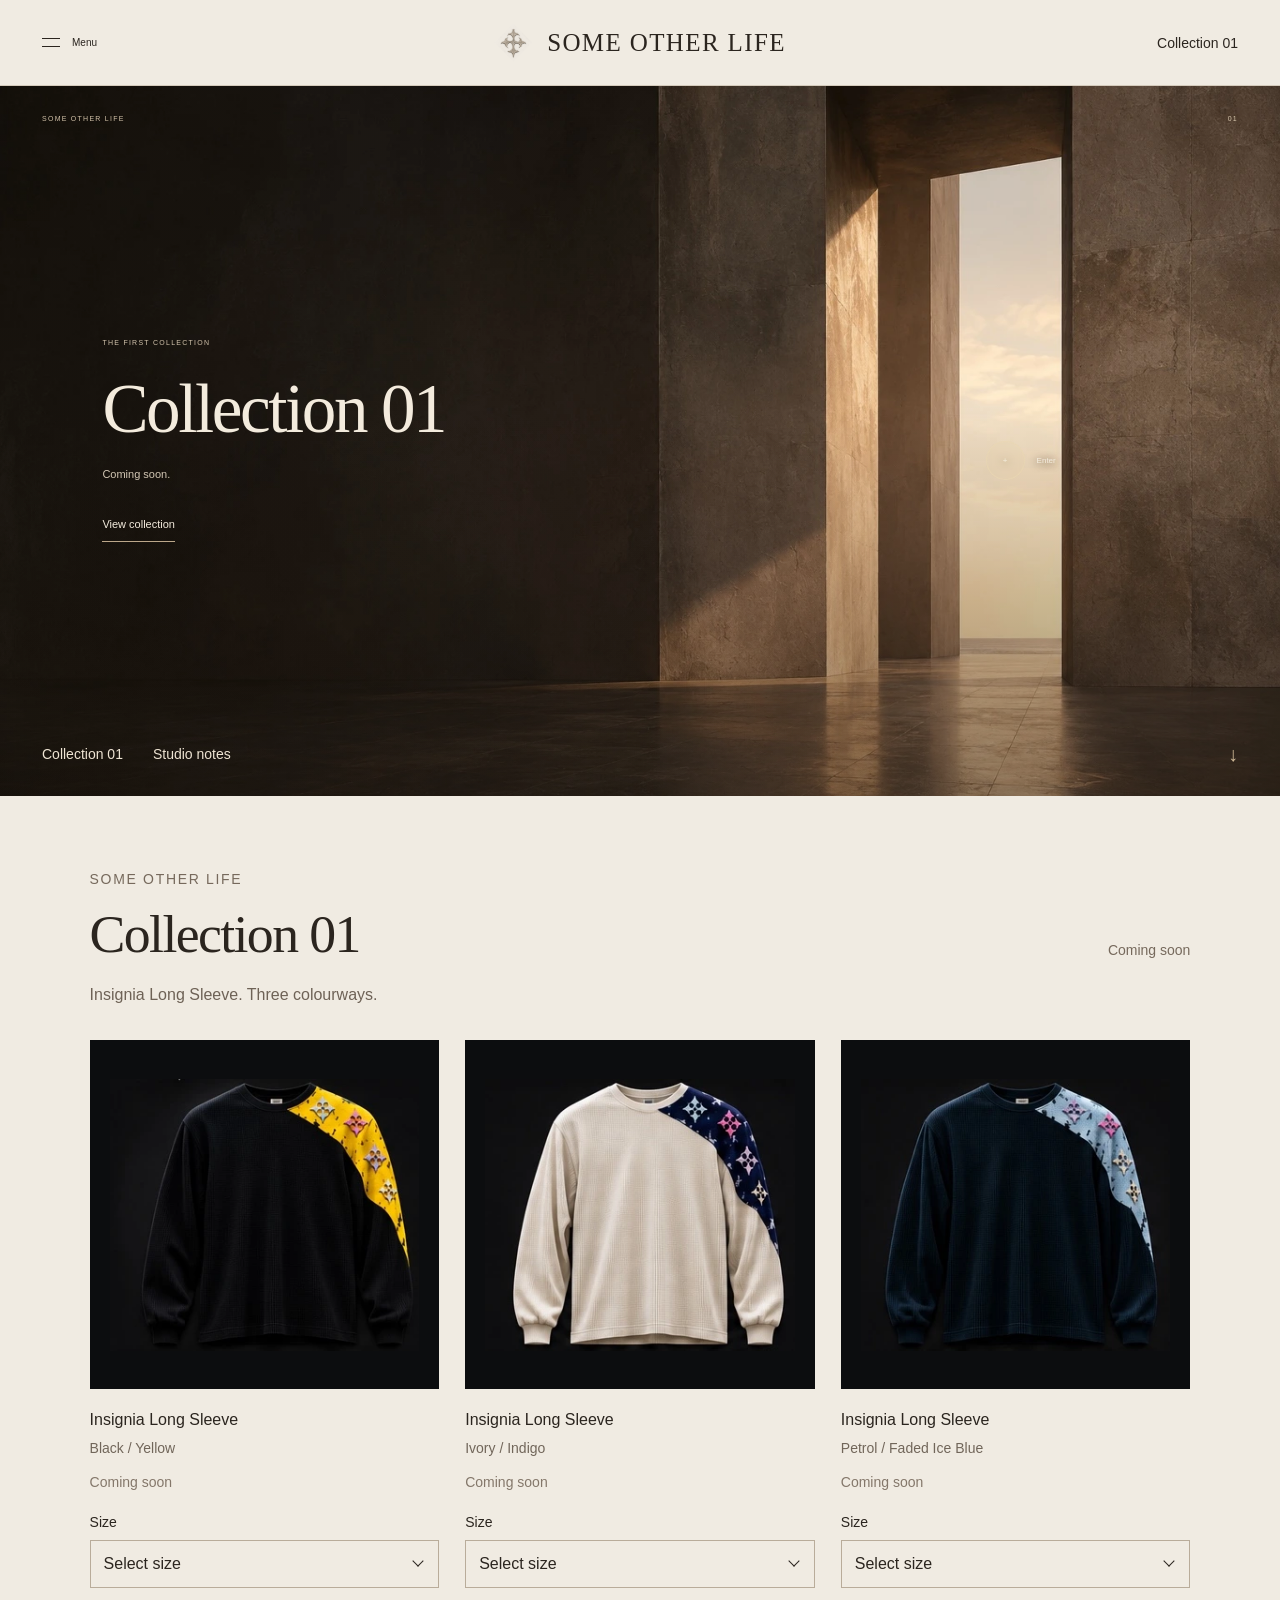
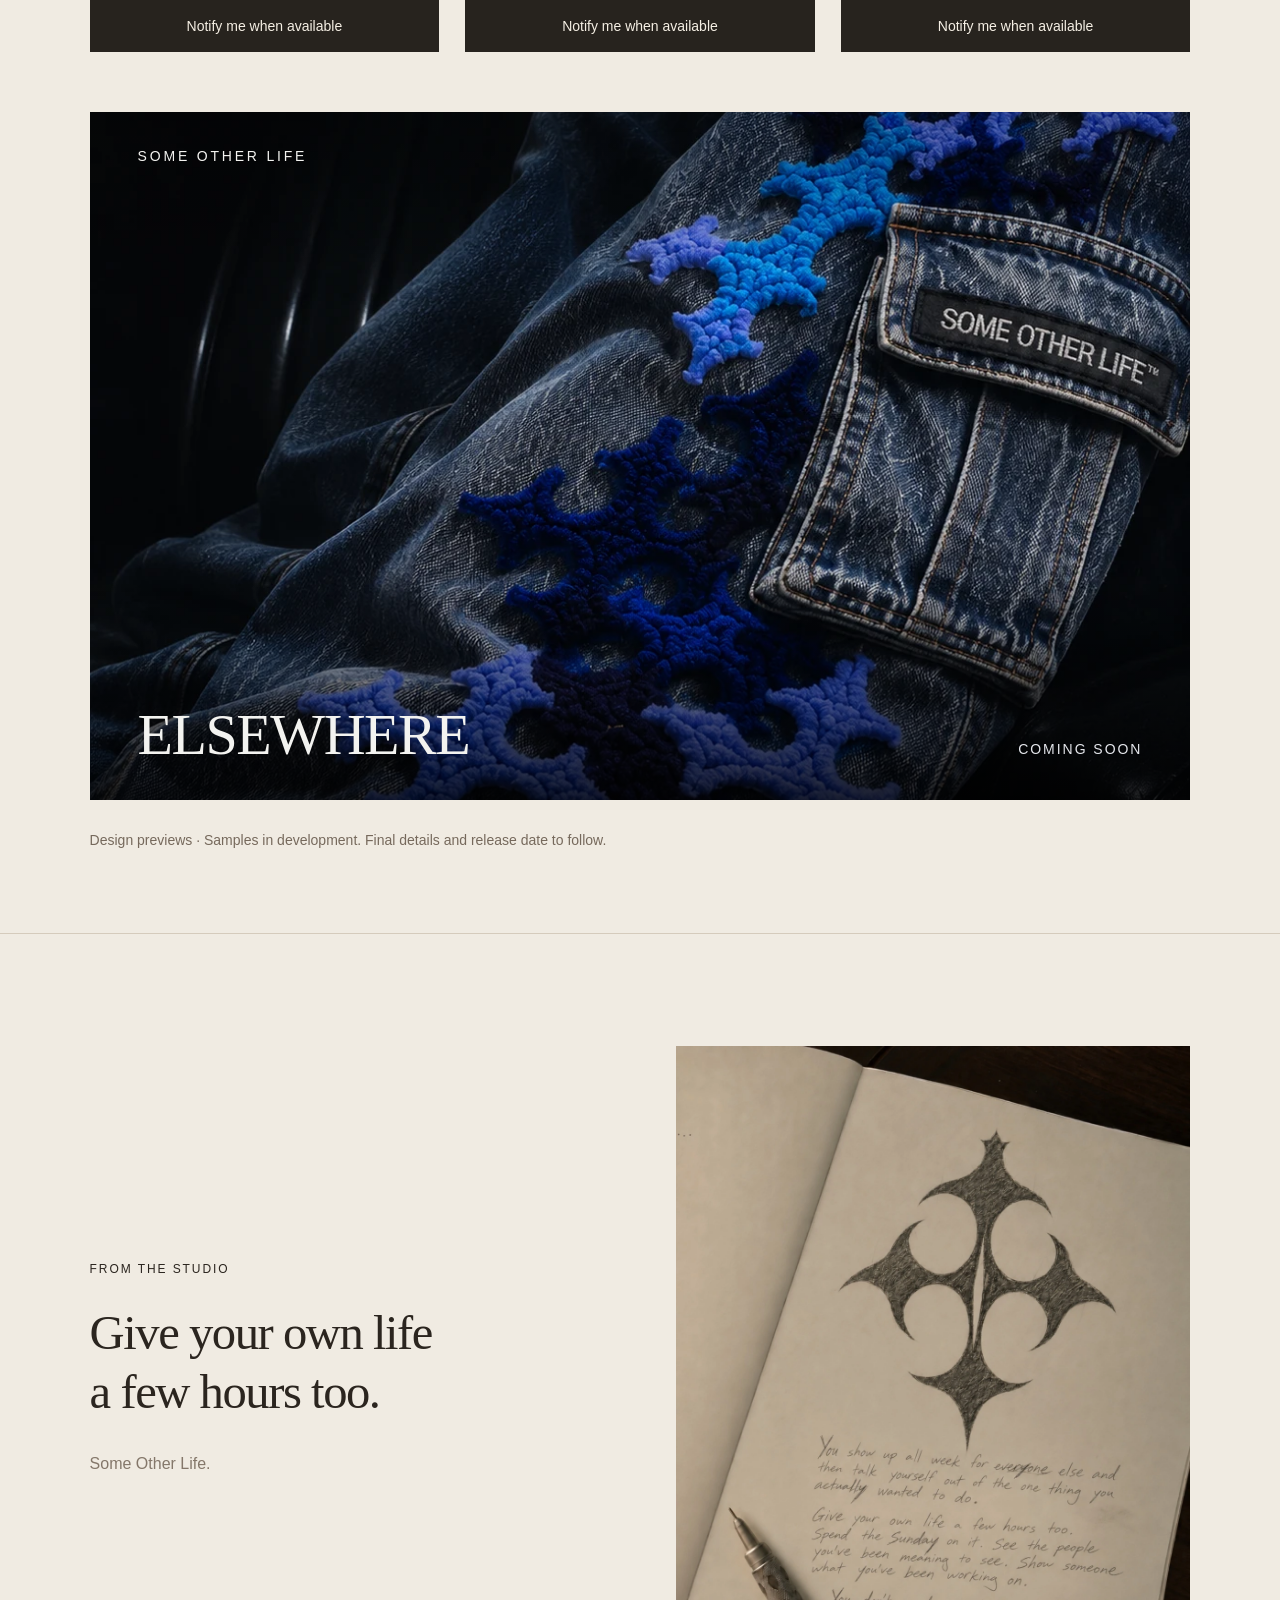
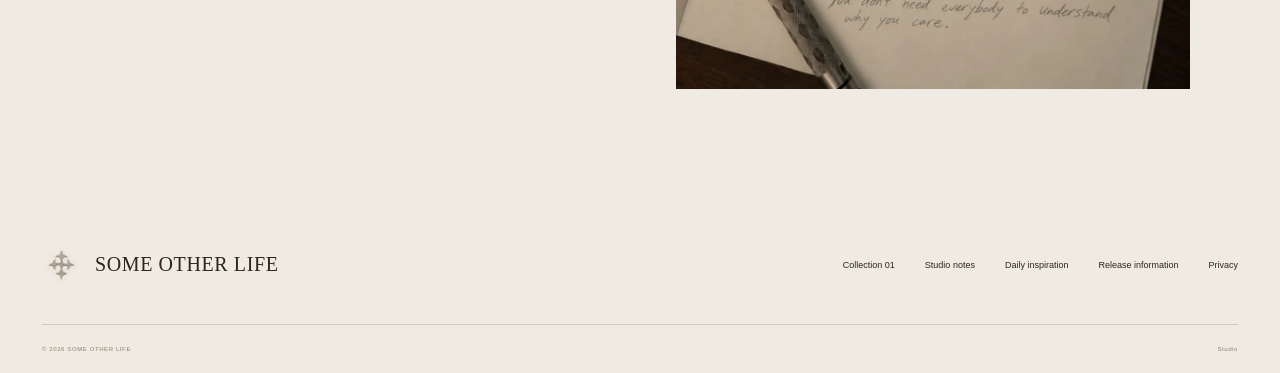
==== commit 2c226836: "Replace low-resolution denim teaser with sharp night detail" ====
--- a/privacy-request/index.html
+++ b/privacy-request/index.html
@@ -1,4 +1,4 @@
 <!doctype html>
-<html lang="en"><head><meta charset="UTF-8"/><meta name="viewport" content="width=device-width,initial-scale=1.0"/><title>SOME OTHER LIFE — Collection 01</title><meta name="description" content="Some Other Life. Collection 01. Discover the first details and receive release updates."/><link rel="canonical" href="https://someotherlife.studio/privacy-request"/><link rel="icon" href="/favicon.png"/><meta property="og:title" content="SOME OTHER LIFE — Collection 01"/><meta property="og:description" content="Collection 01. Coming soon."/><meta property="og:image" content="https://someotherlife.studio/assets/social.jpg"/><meta property="og:type" content="website"/><meta name="twitter:card" content="summary_large_image"/>  <script type="module" crossorigin src="/assets/index-BlUykMrq.js"></script>
-  <link rel="stylesheet" crossorigin href="/assets/index-Q1qtYS-H.css">
+<html lang="en"><head><meta charset="UTF-8"/><meta name="viewport" content="width=device-width,initial-scale=1.0"/><title>SOME OTHER LIFE — Collection 01</title><meta name="description" content="Some Other Life. Collection 01. Discover the first details and receive release updates."/><link rel="canonical" href="https://someotherlife.studio/privacy-request"/><link rel="icon" href="/favicon.png"/><meta property="og:title" content="SOME OTHER LIFE — Collection 01"/><meta property="og:description" content="Collection 01. Coming soon."/><meta property="og:image" content="https://someotherlife.studio/assets/social.jpg"/><meta property="og:type" content="website"/><meta name="twitter:card" content="summary_large_image"/>  <script type="module" crossorigin src="/assets/index-BWo45tri.js"></script>
+  <link rel="stylesheet" crossorigin href="/assets/index-CnQUhE2J.css">
 </head><body class="antialiased"><div id="root"><main class="studio-page"><a href="/">← Some Other Life</a><p class="eyebrow">YOUR DETAILS</p><h1>Leave the release list.</h1><p>Enter the email address you registered with to ask the studio to remove your release-list registration.</p><form class="release-form" style="max-width:450px"><label for="privacy-email" class="field-label">Email address</label><input id="privacy-email" type="email" required="" maxLength="254" autoComplete="email" name="email"/><div class="bot-field" aria-hidden="true"><input tabindex="-1" autoComplete="off" name="website"/></div><button class="button button-dark" type="submit">Request removal</button></form><p><a href="/">Return to the collection</a></p></main></div></body></html>
